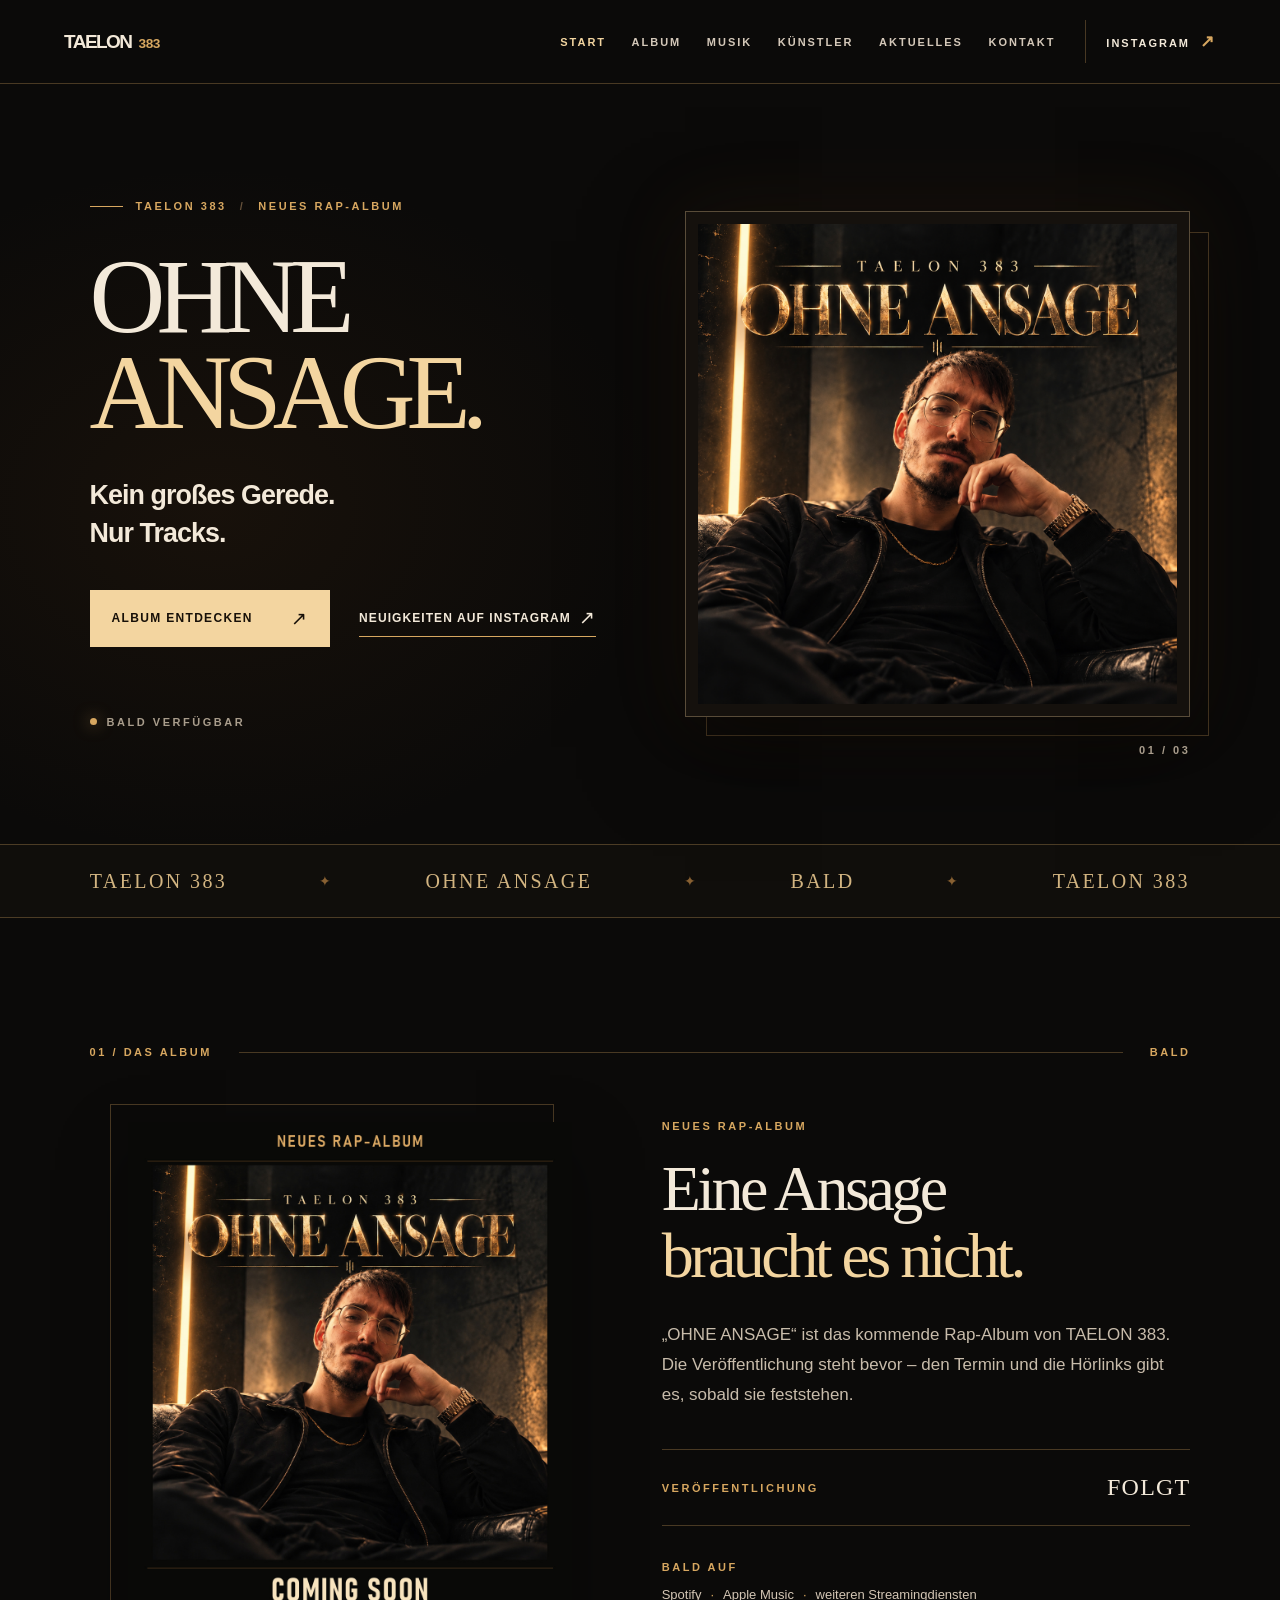
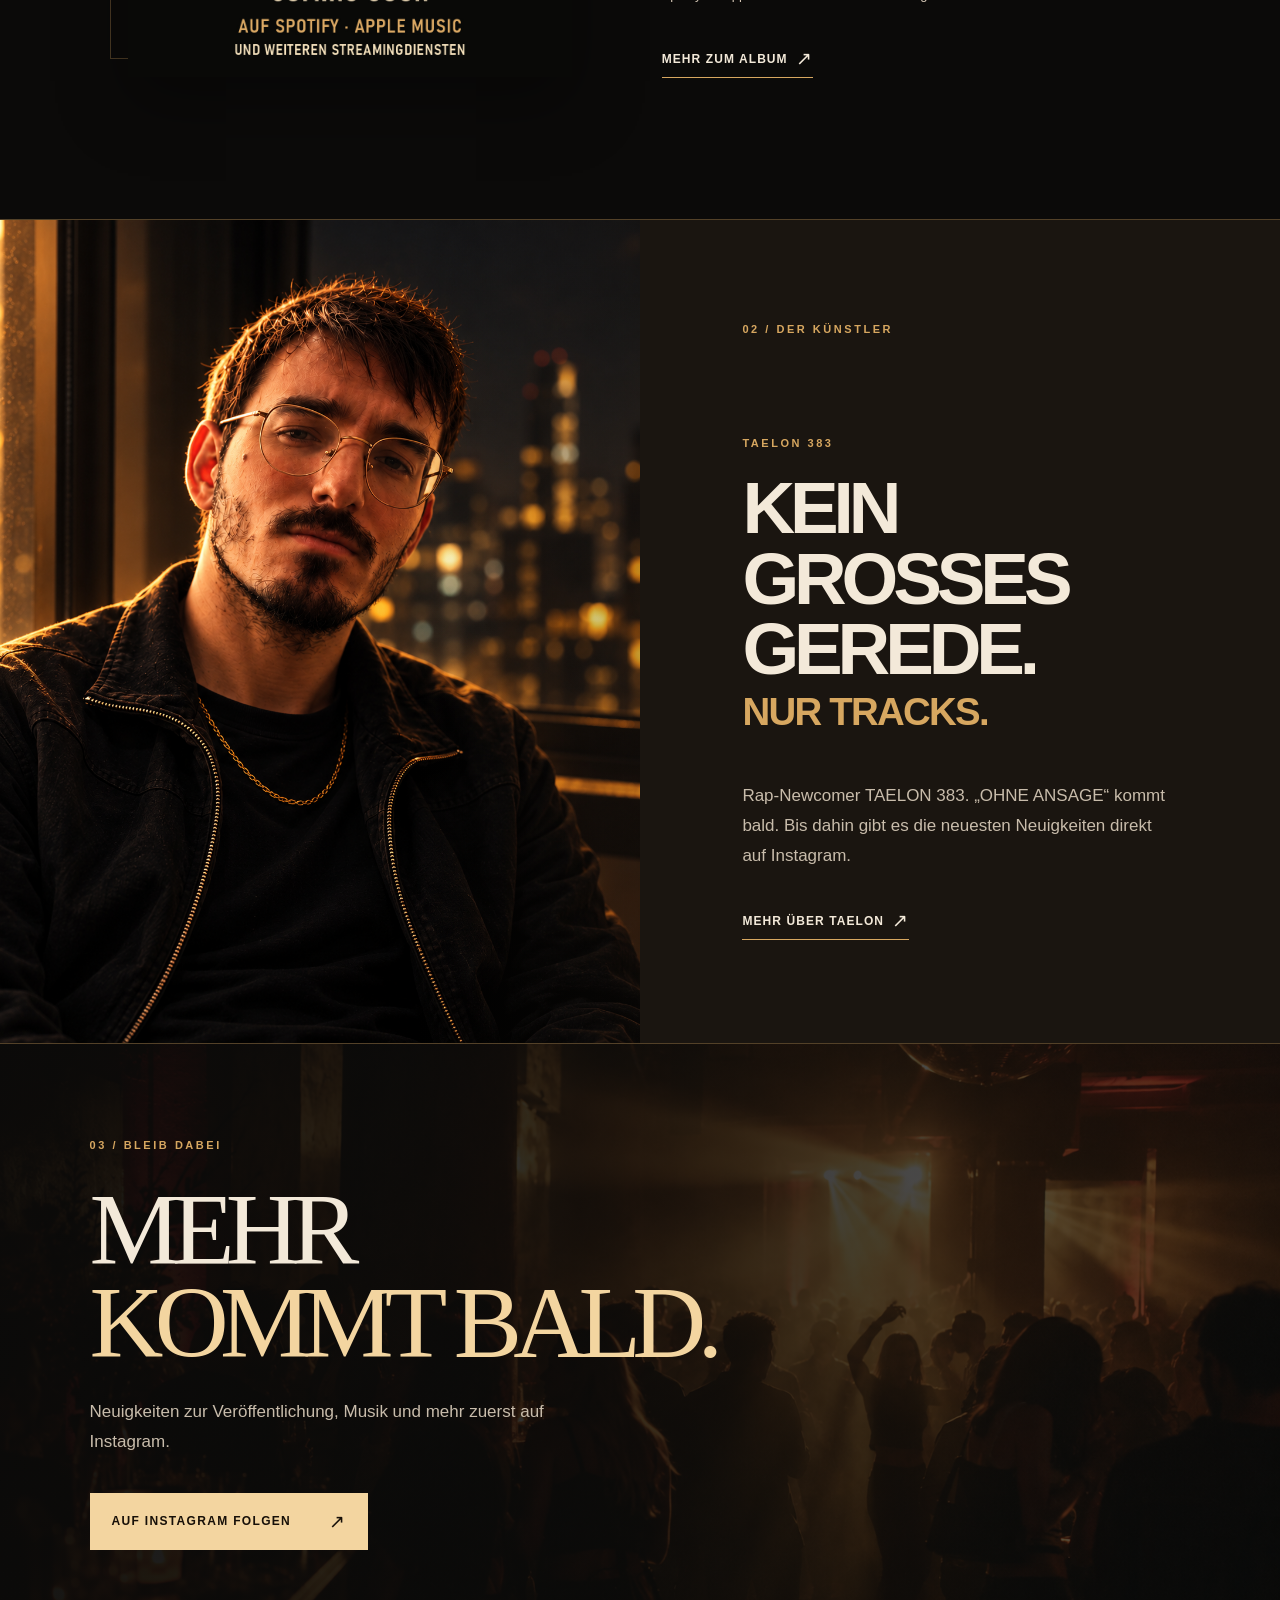
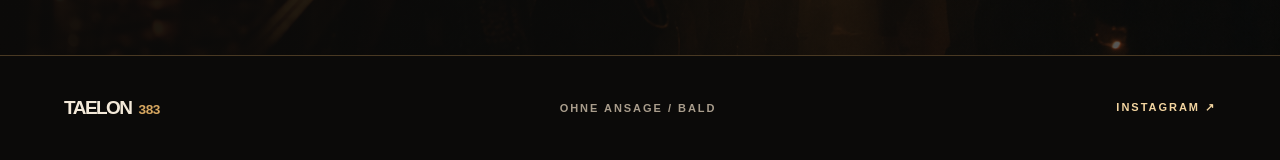
==== index.html @ e6174b06 "init" ====
<!doctype html>
<html lang="de">
  <head>
    <meta charset="utf-8">
    <meta name="viewport" content="width=device-width, initial-scale=1">
    <meta name="theme-color" content="#0b0a09">
    <meta name="description" content="TAELON 383 – Rap-Newcomer. Das neue Rap-Album OHNE ANSAGE kommt bald. Neuigkeiten auf Instagram @taelon_383.">
    <title>TAELON 383 — OHNE ANSAGE</title>
    <link rel="icon" type="image/jpeg" href="assets/taelon-portrait.jpg">
    <link rel="preload" as="image" href="assets/ohne-ansage-cover.png">
    <link rel="stylesheet" href="styles.css">
  </head>
  <body>
    <a class="skip-link" href="#inhalt">Zum Inhalt springen</a>

    <header class="site-header">
      <a class="wordmark" href="#start" aria-label="TAELON 383 – zurück zum Anfang">TAELON<span>383</span></a>
      <nav class="main-nav" aria-label="Hauptnavigation">
        <a href="index.html" aria-current="page">Start</a>
        <a href="album.html">Album</a>
        <a href="musik.html">Musik</a>
        <a href="kuenstler.html">Künstler</a>
        <a href="aktuelles.html">Aktuelles</a>
        <a href="kontakt.html">Kontakt</a>
      </nav>
      <a class="header-social" href="https://www.instagram.com/taelon_383/" target="_blank" rel="noopener noreferrer" aria-label="TAELON 383 auf Instagram (öffnet neuen Tab)">
        Instagram <span aria-hidden="true">↗</span>
      </a>
    </header>

    <main id="inhalt">
      <section class="hero" id="start" aria-labelledby="hero-title">
        <div class="hero-copy">
          <p class="eyebrow"><span class="eyebrow-line"></span> TAELON 383 <span class="eyebrow-separator">/</span> NEUES RAP-ALBUM</p>
          <h1 id="hero-title">OHNE<br><em>ANSAGE.</em></h1>
          <p class="hero-lead">Kein großes Gerede.<br>Nur Tracks.</p>
          <div class="hero-actions">
            <a class="button button-primary" href="album.html">Album entdecken <span aria-hidden="true">↗</span></a>
            <a class="text-link" href="https://www.instagram.com/taelon_383/" target="_blank" rel="noopener noreferrer">Neuigkeiten auf Instagram <span aria-hidden="true">↗</span></a>
          </div>
          <p class="hero-status"><span class="status-dot" aria-hidden="true"></span> BALD VERFÜGBAR</p>
        </div>
        <div class="hero-art">
          <div class="cover-frame">
            <img src="assets/ohne-ansage-cover.png" alt="Albumcover OHNE ANSAGE mit TAELON 383 vor dunklem Hintergrund und goldener Lichtkante" width="1254" height="1254" fetchpriority="high">
          </div>
          <span class="art-index" aria-hidden="true">01 / 03</span>
        </div>
      </section>

      <div class="ticker" aria-hidden="true"><span>TAELON 383</span><span class="ticker-star">✦</span><span>OHNE ANSAGE</span><span class="ticker-star">✦</span><span>BALD</span><span class="ticker-star">✦</span><span>TAELON 383</span></div>

      <section class="album section-wrap" id="album" aria-labelledby="album-title">
        <div class="section-heading">
          <span class="section-number">01 / DAS ALBUM</span>
          <span class="section-rule"></span>
          <span class="section-number">BALD</span>
        </div>
        <div class="album-grid">
          <div class="album-poster">
            <img src="assets/ohne-ansage-teaser.jpg" alt="Offizieller OHNE ANSAGE Teaser mit TAELON 383 und dem Hinweis auf das kommende Rap-Album" width="1080" height="1350" loading="lazy">
          </div>
          <div class="album-copy">
            <p class="kicker">NEUES RAP-ALBUM</p>
            <h2 id="album-title">Eine Ansage<br><span>braucht es nicht.</span></h2>
            <p>„OHNE ANSAGE“ ist das kommende Rap-Album von TAELON 383. Die Veröffentlichung steht bevor – den Termin und die Hörlinks gibt es, sobald sie feststehen.</p>
            <div class="release-panel">
              <span class="release-label">VERÖFFENTLICHUNG</span>
              <strong>FOLGT</strong>
            </div>
            <div class="platforms" aria-label="Geplante Streamingdienste">
              <span class="platforms-label">BALD AUF</span>
              <span>Spotify</span><span class="platform-dot">·</span><span>Apple Music</span><span class="platform-dot">·</span><span>weiteren Streamingdiensten</span>
            </div>
            <a class="text-link section-link" href="album.html">Mehr zum Album <span aria-hidden="true">↗</span></a>
          </div>
        </div>
      </section>

      <section class="artist" id="artist" aria-labelledby="artist-title">
        <div class="artist-image">
          <img src="assets/stiller-moment.png" alt="Szenisches Porträt von TAELON 383 an einem Fenster bei Nacht" width="1122" height="1402" loading="lazy">
        </div>
        <div class="artist-copy">
          <span class="section-number">02 / DER KÜNSTLER</span>
          <p class="kicker">TAELON 383</p>
          <h2 id="artist-title">KEIN GROSSES<br>GEREDE.</h2>
          <p class="artist-line">NUR TRACKS.</p>
          <p>Rap-Newcomer TAELON 383. „OHNE ANSAGE“ kommt bald. Bis dahin gibt es die neuesten Neuigkeiten direkt auf Instagram.</p>
          <a class="text-link" href="kuenstler.html">Mehr über TAELON <span aria-hidden="true">↗</span></a>
        </div>
      </section>

      <section class="closing section-wrap" aria-labelledby="closing-title">
        <span class="section-number">03 / BLEIB DABEI</span>
        <h2 id="closing-title">MEHR<br><em>KOMMT BALD.</em></h2>
        <p>Neuigkeiten zur Veröffentlichung, Musik und mehr zuerst auf Instagram.</p>
        <a class="button button-primary" href="https://www.instagram.com/taelon_383/" target="_blank" rel="noopener noreferrer">Auf Instagram folgen <span aria-hidden="true">↗</span></a>
      </section>
    </main>

    <footer class="site-footer">
      <a class="wordmark" href="#start" aria-label="TAELON 383 – zurück zum Anfang">TAELON<span>383</span></a>
      <span>OHNE ANSAGE / BALD</span>
      <a href="https://www.instagram.com/taelon_383/" target="_blank" rel="noopener noreferrer">INSTAGRAM ↗</a>
    </footer>
  </body>
</html>
---- styles.css ----
:root {
  color-scheme: dark;
  --bg: #0b0a09;
  --surface: #12100d;
  --surface-2: #1a1510;
  --text: #f3e9d9;
  --muted: #a99d8c;
  --gold: #d7a760;
  --gold-light: #f3d5a0;
  --line: rgba(215, 167, 96, .3);
}

*, *::before, *::after { box-sizing: border-box; }
html { scroll-behavior: smooth; }
body { margin: 0; background: var(--bg); color: var(--text); font-family: Arial, Helvetica, sans-serif; }
img { display: block; max-width: 100%; height: auto; }
a { color: inherit; text-decoration: none; }
button, a { -webkit-tap-highlight-color: transparent; }
::selection { color: var(--bg); background: var(--gold-light); }
:focus-visible { outline: 2px solid var(--gold-light); outline-offset: 5px; }
section { scroll-margin-top: 92px; }

.skip-link { position: absolute; z-index: 20; top: -100px; left: 16px; padding: 12px 18px; background: var(--gold-light); color: var(--bg); }
.skip-link:focus { top: 12px; }
.site-header { min-height: 84px; display: flex; align-items: center; justify-content: space-between; gap: 30px; padding: 0 clamp(22px, 5vw, 80px); border-bottom: 1px solid var(--line); }
.wordmark { display: inline-flex; gap: 7px; align-items: baseline; flex-shrink: 0; font-size: 19px; font-weight: 900; letter-spacing: -.08em; }
.wordmark span { color: var(--gold); letter-spacing: -.04em; font-size: .72em; }
.main-nav { display: flex; gap: clamp(13px, 2vw, 33px); margin-left: auto; }
.main-nav a, .header-social, .site-footer { font-size: 11px; font-weight: 800; letter-spacing: .18em; text-transform: uppercase; }
.main-nav a { color: #d4c8b9; transition: color .2s; }
.main-nav a:hover, .site-footer a:hover { color: var(--gold-light); }
.main-nav a[aria-current="page"] { color: var(--gold-light); }
.header-social { padding: 11px 0 11px 20px; border-left: 1px solid var(--line); white-space: nowrap; }
.header-social span { color: var(--gold); margin-left: 5px; font-size: 17px; }

.hero { min-height: min(760px, calc(100svh - 84px)); max-width: 1700px; margin: 0 auto; display: grid; grid-template-columns: minmax(0, 1fr) minmax(0, .95fr); align-items: center; gap: clamp(34px, 5vw, 95px); padding: clamp(52px, 7vw, 115px) clamp(22px, 7vw, 120px); position: relative; }
.hero::before { content: ""; position: absolute; inset: 0 40% 0 0; background: radial-gradient(ellipse at 28% 56%, rgba(110, 64, 20, .13), transparent 57%); pointer-events: none; }
.hero-copy { position: relative; z-index: 1; }
.eyebrow, .kicker, .section-number, .release-label, .platforms-label, .hero-status, .art-index { color: var(--gold); font-size: 11px; font-weight: 800; letter-spacing: .23em; text-transform: uppercase; }
.eyebrow { display: flex; align-items: center; gap: 13px; margin: 0 0 37px; white-space: nowrap; }
.eyebrow-line { width: 33px; height: 1px; background: var(--gold); }
.eyebrow-separator { color: #66513a; }
.hero h1, .closing h2 { margin: 0; font-family: Georgia, 'Times New Roman', serif; font-weight: 400; font-size: clamp(68px, 8.2vw, 144px); line-height: .91; letter-spacing: -.085em; }
.hero h1 em, .closing h2 em { font-style: normal; color: var(--gold-light); }
.hero-lead { margin: 37px 0 38px; font-size: clamp(18px, 2.1vw, 27px); line-height: 1.38; font-weight: 600; letter-spacing: -.035em; }
.hero-actions { display: flex; align-items: center; flex-wrap: wrap; gap: 29px; }
.button { min-height: 57px; display: inline-flex; align-items: center; justify-content: center; gap: 38px; padding: 0 22px; font-size: 12px; font-weight: 900; letter-spacing: .11em; text-transform: uppercase; transition: transform .2s, background-color .2s; }
.button:hover { transform: translateY(-3px); }
.button-primary { color: #171008; background: var(--gold-light); }
.button-primary:hover { background: #fff0d2; }
.button span, .text-link span { font-size: 19px; font-weight: 400; }
.text-link { display: inline-flex; align-items: center; gap: 8px; padding: 7px 0; border-bottom: 1px solid var(--gold); font-size: 12px; font-weight: 800; letter-spacing: .09em; text-transform: uppercase; transition: color .2s; }
.text-link:hover { color: var(--gold-light); }
.hero-status { margin: 69px 0 0; color: var(--muted); display: flex; align-items: center; gap: 10px; }
.status-dot { width: 7px; height: 7px; border-radius: 50%; background: var(--gold); box-shadow: 0 0 16px rgba(215, 167, 96, .7); }
.hero-art { position: relative; width: 100%; max-width: 660px; justify-self: end; }
.cover-frame { position: relative; border: 1px solid rgba(243, 213, 160, .3); padding: 12px; background: #15110d; box-shadow: 0 30px 90px rgba(0, 0, 0, .55), 0 0 75px rgba(174, 103, 35, .1); }
.cover-frame::after { content: ""; position: absolute; z-index: -1; inset: 20px -20px -20px 20px; border: 1px solid var(--line); }
.cover-frame img { width: 100%; aspect-ratio: 1; object-fit: cover; }
.art-index { position: absolute; right: 0; bottom: -39px; color: var(--muted); }

.ticker { min-height: 74px; display: flex; align-items: center; justify-content: space-evenly; gap: 24px; overflow: hidden; padding: 14px 22px; border-top: 1px solid var(--line); border-bottom: 1px solid var(--line); background: #100e0b; color: #d2b481; font-family: Georgia, 'Times New Roman', serif; font-size: clamp(13px, 1.6vw, 20px); letter-spacing: .12em; white-space: nowrap; }
.ticker-star { color: #886032; font-size: 14px; }
.section-wrap { max-width: 1600px; margin: 0 auto; padding-left: clamp(22px, 7vw, 120px); padding-right: clamp(22px, 7vw, 120px); }
.album { padding-top: clamp(90px, 10vw, 155px); padding-bottom: clamp(100px, 11vw, 170px); }
.section-heading { display: flex; align-items: center; gap: 27px; margin-bottom: 62px; }
.section-rule { height: 1px; flex: 1; background: var(--line); }
.album-grid { display: grid; grid-template-columns: minmax(0, .84fr) minmax(0, 1fr); align-items: center; gap: clamp(55px, 10vw, 155px); }
.album-poster { position: relative; width: min(100%, 490px); margin-left: clamp(0px, 3vw, 45px); }
.album-poster::before { content: ""; position: absolute; inset: -18px 18px 18px -18px; border: 1px solid var(--line); pointer-events: none; }
.album-poster img { position: relative; width: 100%; height: auto; box-shadow: 0 26px 64px rgba(0,0,0,.35); }
.kicker { margin: 0 0 24px; }
.album-copy h2 { margin: 0 0 31px; font-family: Georgia, 'Times New Roman', serif; font-size: clamp(44px, 5vw, 78px); font-weight: 400; line-height: 1.04; letter-spacing: -.055em; }
.album-copy h2 span { color: var(--gold-light); }
.album-copy > p:not(.kicker), .artist-copy > p:not(.kicker):not(.artist-line), .closing > p { max-width: 520px; color: #c8bcab; font-size: 17px; line-height: 1.75; }
.release-panel { max-width: 530px; display: flex; justify-content: space-between; align-items: center; gap: 20px; margin: 40px 0 35px; padding: 24px 0; border-top: 1px solid var(--line); border-bottom: 1px solid var(--line); }
.release-panel strong { font-family: Georgia, 'Times New Roman', serif; font-size: 24px; font-weight: 400; letter-spacing: .05em; white-space: nowrap; }
.platforms { max-width: 530px; display: flex; flex-wrap: wrap; align-items: center; gap: 5px 9px; color: #d4c6b5; font-size: 13px; }
.platforms-label { width: 100%; margin-bottom: 9px; }
.platform-dot { color: var(--gold); }
.section-link { margin-top: 38px; }

.artist { display: grid; grid-template-columns: 1fr 1fr; min-height: 650px; background: var(--surface-2); border-top: 1px solid var(--line); border-bottom: 1px solid var(--line); }
.artist-image { min-height: 620px; overflow: hidden; position: relative; }
.artist-image::after { content: ""; position: absolute; inset: 0; background: linear-gradient(90deg, transparent 65%, rgba(26,21,16,.25)); }
.artist-image img { width: 100%; height: 100%; object-fit: cover; object-position: center 40%; }
.artist-copy { display: flex; flex-direction: column; align-items: flex-start; justify-content: center; padding: clamp(55px, 8vw, 120px); }
.artist-copy .section-number { margin-bottom: clamp(65px, 8vw, 120px); }
.artist-copy h2 { margin: 0; font-size: clamp(47px, 5.7vw, 91px); font-weight: 900; line-height: .97; letter-spacing: -.07em; }
.artist-line { margin: 5px 0 30px; color: var(--gold); font-size: clamp(25px, 3vw, 43px); font-weight: 900; letter-spacing: -.045em; }
.artist-copy > p:not(.kicker):not(.artist-line) { margin-bottom: 32px; }

.closing { min-height: 580px; display: flex; flex-direction: column; align-items: flex-start; justify-content: center; padding-top: 95px; padding-bottom: 105px; background: linear-gradient(90deg, rgba(11,10,9,.96), rgba(11,10,9,.8) 57%, rgba(11,10,9,.64)), url('assets/clubnacht.png') center / cover; }
.closing .section-number { margin-bottom: 32px; }
.closing h2 { font-size: clamp(60px, 8vw, 126px); }
.closing > p { margin: 28px 0 36px; }
.site-footer { min-height: 105px; display: flex; align-items: center; justify-content: space-between; gap: 20px; padding: 25px clamp(22px, 5vw, 80px); border-top: 1px solid var(--line); color: var(--muted); }
.site-footer .wordmark { color: var(--text); }
.site-footer a:last-child { color: var(--gold-light); }
.visually-hidden { position: absolute; width: 1px; height: 1px; padding: 0; margin: -1px; overflow: hidden; clip: rect(0, 0, 0, 0); white-space: nowrap; border: 0; }

/* Interior pages */
.page-intro { padding-top: clamp(70px, 8vw, 120px); padding-bottom: clamp(90px, 10vw, 150px); }
.page-intro .eyebrow { margin-bottom: 55px; }
.page-intro-grid { display: grid; grid-template-columns: 1fr minmax(0, .85fr); align-items: center; gap: clamp(60px, 9vw, 145px); }
.page-title { margin: 0; font-family: Georgia, 'Times New Roman', serif; font-weight: 400; font-size: clamp(76px, 8vw, 142px); line-height: .92; letter-spacing: -.085em; }
.page-title em, .section-title em, .profile-intro h1 em { color: var(--gold-light); font-style: normal; }
.page-lead { margin: 32px 0 0; font-size: clamp(21px, 2.3vw, 31px); font-weight: 700; line-height: 1.3; letter-spacing: -.035em; }
.page-description { max-width: 480px; margin: 24px 0 35px; color: #c8bcab; font-size: 16px; line-height: 1.7; }
.page-cover { padding: 12px; border: 1px solid var(--line); background: var(--surface); box-shadow: 0 35px 100px rgba(0,0,0,.35); }
.page-cover img { width: 100%; }
.detail-band { display: grid; grid-template-columns: repeat(3, 1fr); border-top: 1px solid var(--line); border-bottom: 1px solid var(--line); background: #130f0b; }
.detail-band div { display: flex; flex-direction: column; gap: 11px; min-height: 132px; justify-content: center; padding: 25px clamp(25px, 5vw, 80px); }
.detail-band div + div { border-left: 1px solid var(--line); }
.detail-band span, .detail-band strong { font-size: 11px; letter-spacing: .2em; }
.detail-band span { color: var(--gold); }
.detail-band strong { font-size: clamp(14px, 1.5vw, 19px); }
.story-section { padding-top: clamp(90px, 10vw, 155px); padding-bottom: clamp(90px, 10vw, 155px); }
.story-grid { display: grid; grid-template-columns: 1fr .9fr; align-items: center; gap: clamp(50px, 8vw, 125px); }
.story-grid .section-title { margin-bottom: 30px; }
.story-grid p:not(.kicker) { max-width: 530px; color: #c8bcab; font-size: 17px; line-height: 1.75; }
.story-grid img { width: 100%; height: auto; aspect-ratio: 3 / 2; object-fit: cover; object-position: center; border: 1px solid var(--line); }
.track-section { padding-top: clamp(90px, 10vw, 155px); padding-bottom: clamp(90px, 10vw, 155px); }
.track-section { border-top: 1px solid var(--line); }
.track-grid { display: grid; grid-template-columns: 1fr .78fr; gap: 65px; align-items: end; }
.section-title { margin: 0; font-family: Georgia, 'Times New Roman', serif; font-size: clamp(58px, 6.5vw, 100px); font-weight: 400; line-height: .98; letter-spacing: -.065em; }
.track-state { min-height: 310px; display: flex; flex-direction: column; align-items: flex-start; justify-content: space-between; padding: 30px; border: 1px solid var(--line); background: linear-gradient(140deg, #1b150e, #100e0c); }
.track-state-index, .track-state > span:last-child { color: var(--gold); font-size: 11px; font-weight: 800; letter-spacing: .18em; }
.track-state p { max-width: 390px; margin: 0; font-size: clamp(19px, 2vw, 28px); line-height: 1.4; }
.track-state-rule { width: 100%; height: 1px; background: var(--line); }
.stream-section { padding-top: 105px; padding-bottom: 125px; border-top: 1px solid var(--line); }
.stream-section .section-title { margin: 26px 0 20px; }
.stream-section > p { max-width: 590px; color: #c8bcab; line-height: 1.7; font-size: 17px; }
.stream-list { display: flex; flex-wrap: wrap; gap: 12px; margin: 34px 0; }
.stream-list span { padding: 17px 23px; border: 1px solid var(--line); color: var(--gold-light); font-size: 11px; font-weight: 800; letter-spacing: .13em; }
.listing-intro { padding-top: clamp(90px, 10vw, 155px); padding-bottom: 75px; }
.listing-intro .page-title { font-size: clamp(70px, 10vw, 160px); }
.release-list { padding-bottom: 140px; }
.release-card { display: grid; grid-template-columns: minmax(0, 430px) 1fr; align-items: center; gap: clamp(45px, 8vw, 120px); padding: 42px; background: #15110d; border: 1px solid var(--line); }
.release-art { overflow: hidden; }
.release-art img { width: 100%; transition: transform .3s; }
.release-art:hover img { transform: scale(1.03); }
.release-info h3 { margin: 19px 0 8px; font-family: Georgia, 'Times New Roman', serif; font-size: clamp(49px, 6.5vw, 100px); font-weight: 400; line-height: .95; letter-spacing: -.07em; }
.release-info > p { margin: 0 0 40px; color: var(--muted); font-size: 13px; font-weight: 800; letter-spacing: .18em; }
.release-status { display: flex; align-items: center; gap: 10px; margin-bottom: 45px; color: var(--gold-light); font-size: 12px; font-weight: 800; letter-spacing: .15em; }
.future-note { display: flex; justify-content: space-between; gap: 30px; margin-top: 30px; padding: 26px 0; border-top: 1px solid var(--line); color: var(--muted); }
.future-note span { color: var(--gold); font-size: 11px; font-weight: 800; letter-spacing: .2em; }
.future-note p { margin: 0; }
.news-card { display: grid; grid-template-columns: minmax(0, 370px) 1fr; gap: clamp(50px, 8vw, 120px); align-items: center; padding: 42px; border: 1px solid var(--line); background: var(--surface); }
.news-card-image { max-height: 510px; overflow: hidden; }
.news-card-image img { width: 100%; height: auto; }
.news-card-copy h2 { margin: 20px 0 24px; font-family: Georgia, 'Times New Roman', serif; font-size: clamp(52px, 5.4vw, 86px); font-weight: 400; line-height: .98; letter-spacing: -.065em; }
.news-card-copy h2 em { color: var(--gold-light); font-style: normal; }
.news-card-copy p { max-width: 460px; margin-bottom: 35px; color: #c8bcab; font-size: 17px; line-height: 1.7; }
.contact-hero { min-height: min(720px, calc(100svh - 84px)); display: flex; flex-direction: column; align-items: flex-start; justify-content: center; padding-top: 95px; padding-bottom: 105px; background: radial-gradient(ellipse at 85% 15%, rgba(141, 81, 25, .18), transparent 50%); }
.contact-hero .eyebrow { margin-bottom: 55px; }
.contact-hero .page-title { font-size: clamp(72px, 8.6vw, 136px); }
.contact-hero .page-lead { margin-bottom: 37px; }
.contact-details { padding-top: 110px; padding-bottom: 150px; border-top: 1px solid var(--line); }
.contact-grid { display: grid; grid-template-columns: 1fr .85fr; gap: clamp(50px, 8vw, 130px); }
.contact-grid p { max-width: 530px; margin: 0 0 22px; color: #c8bcab; font-size: 18px; line-height: 1.75; }
.contact-grid .text-link { margin-top: 18px; }
.profile-hero { display: grid; grid-template-columns: minmax(0, 1fr) minmax(0, 1fr); min-height: min(800px, calc(100svh - 84px)); }
.profile-photo { overflow: hidden; }
.profile-photo img { width: 100%; height: 100%; object-fit: cover; }
.profile-intro { display: flex; flex-direction: column; align-items: flex-start; justify-content: center; padding: clamp(45px, 8vw, 120px); background: radial-gradient(ellipse at top right, rgba(139, 80, 28, .13), transparent 50%), var(--surface); }
.profile-intro .eyebrow { margin-bottom: 55px; }
.profile-intro h1 { margin: 0; font-family: Georgia, 'Times New Roman', serif; font-size: clamp(83px, 9vw, 155px); font-weight: 400; line-height: .9; letter-spacing: -.08em; }
.profile-statement { margin: 45px 0 35px; font-size: clamp(20px, 2vw, 28px); font-weight: 900; line-height: 1.2; letter-spacing: -.035em; }
.profile-statement span { color: var(--gold); }
.bio-section { padding-top: 125px; padding-bottom: 150px; }
.bio-grid { display: grid; grid-template-columns: 1fr .85fr; gap: clamp(50px, 8vw, 130px); }
.bio-grid p { max-width: 530px; margin: 0 0 21px; color: #c8bcab; font-size: 18px; line-height: 1.75; }
.bio-grid .text-link { margin-top: 20px; }

@media (max-width: 1050px) {
  .hero { min-height: auto; }
  .hero h1 { font-size: clamp(62px, 8vw, 100px); }
  .album-grid { gap: 55px; }
  .artist-image { min-height: 560px; }
  .artist-copy { padding: 65px 50px; }
}

@media (max-width: 860px) {
  .site-header { min-height: 70px; gap: 12px; flex-wrap: wrap; padding-top: 16px; padding-bottom: 13px; }
  .main-nav { display: grid; grid-template-columns: repeat(3, 1fr); order: 3; width: 100%; gap: 14px 8px; margin-left: 0; padding-top: 15px; border-top: 1px solid var(--line); }
  .header-social { margin-left: auto; }
  .hero { display: flex; flex-direction: column; align-items: stretch; gap: 45px; padding: 64px 22px 85px; }
  .hero h1 { font-size: clamp(64px, 13vw, 100px); }
  .hero-lead { margin: 25px 0 28px; }
  .hero-status { margin-top: 43px; }
  .hero-art { align-self: center; max-width: 550px; }
  .ticker { justify-content: flex-start; }
  .album { padding-top: 85px; padding-bottom: 105px; }
  .section-heading { margin-bottom: 55px; }
  .album-grid { display: flex; flex-direction: column; align-items: stretch; gap: 67px; }
  .album-poster { width: min(80%, 440px); margin: 0 auto; }
  .album-copy h2 { font-size: clamp(46px, 9vw, 68px); }
  .artist { display: flex; flex-direction: column; }
  .artist-image { min-height: 0; height: min(92vw, 580px); }
  .artist-copy { padding: 72px 22px 90px; }
  .artist-copy .section-number { margin-bottom: 65px; }
  .closing { min-height: 520px; }
  .site-footer { flex-wrap: wrap; }
  .site-footer span { order: 3; width: 100%; }
  .page-intro { padding-top: 75px; }
  .page-intro-grid, .track-grid, .bio-grid { grid-template-columns: 1fr; }
  .story-grid, .contact-grid { grid-template-columns: 1fr; }
  .page-intro-grid { gap: 60px; }
  .page-title { font-size: clamp(70px, 14vw, 110px); }
  .page-cover { max-width: 550px; }
  .detail-band { grid-template-columns: 1fr; }
  .detail-band div { min-height: 88px; }
  .detail-band div + div { border-left: 0; border-top: 1px solid var(--line); }
  .track-grid { gap: 50px; }
  .story-grid { gap: 42px; }
  .stream-section { padding-top: 85px; padding-bottom: 100px; }
  .release-card { grid-template-columns: 1fr; padding: 22px; gap: 35px; }
  .release-art { max-width: 500px; }
  .release-info { padding: 0 4px 20px; }
  .release-info h3 { font-size: clamp(54px, 11vw, 85px); }
  .future-note { flex-direction: column; gap: 12px; }
  .news-card { grid-template-columns: 1fr; padding: 22px; gap: 32px; }
  .news-card-image { max-width: 400px; max-height: none; }
  .news-card-copy { padding: 0 4px 20px; }
  .contact-hero { min-height: 620px; padding-top: 90px; padding-bottom: 100px; }
  .contact-hero .page-title { font-size: clamp(65px, 13vw, 98px); }
  .contact-details { padding-top: 85px; padding-bottom: 105px; }
  .contact-grid { gap: 40px; }
  .profile-hero { grid-template-columns: 1fr; }
  .profile-photo { height: min(100vw, 600px); }
  .profile-intro { padding: 75px 22px 90px; }
  .profile-intro h1 { font-size: clamp(85px, 17vw, 125px); }
  .bio-section { padding-top: 90px; padding-bottom: 105px; }
  .bio-grid { gap: 40px; }
}

@media (max-width: 430px) {
  .wordmark { font-size: 17px; }
  .header-social { font-size: 10px; padding-left: 12px; }
  .eyebrow { gap: 8px; font-size: 9px; letter-spacing: .15em; }
  .eyebrow-line { width: 18px; }
  .hero h1 { font-size: clamp(48px, 11.5vw, 72px); }
  .hero-actions { align-items: flex-start; flex-direction: column; gap: 20px; }
  .album-poster { width: 88%; }
  .release-panel strong { font-size: 20px; }
  .section-heading .section-number { font-size: 9px; }
  .closing h2 { font-size: clamp(52px, 12vw, 70px); }
  .profile-intro h1 { font-size: clamp(62px, 16vw, 78px); }
  .contact-hero .page-title { font-size: clamp(56px, 11.5vw, 78px); }
}

@media (prefers-reduced-motion: reduce) {
  html { scroll-behavior: auto; }
  *, *::before, *::after { transition-duration: .01ms !important; animation-duration: .01ms !important; }
}
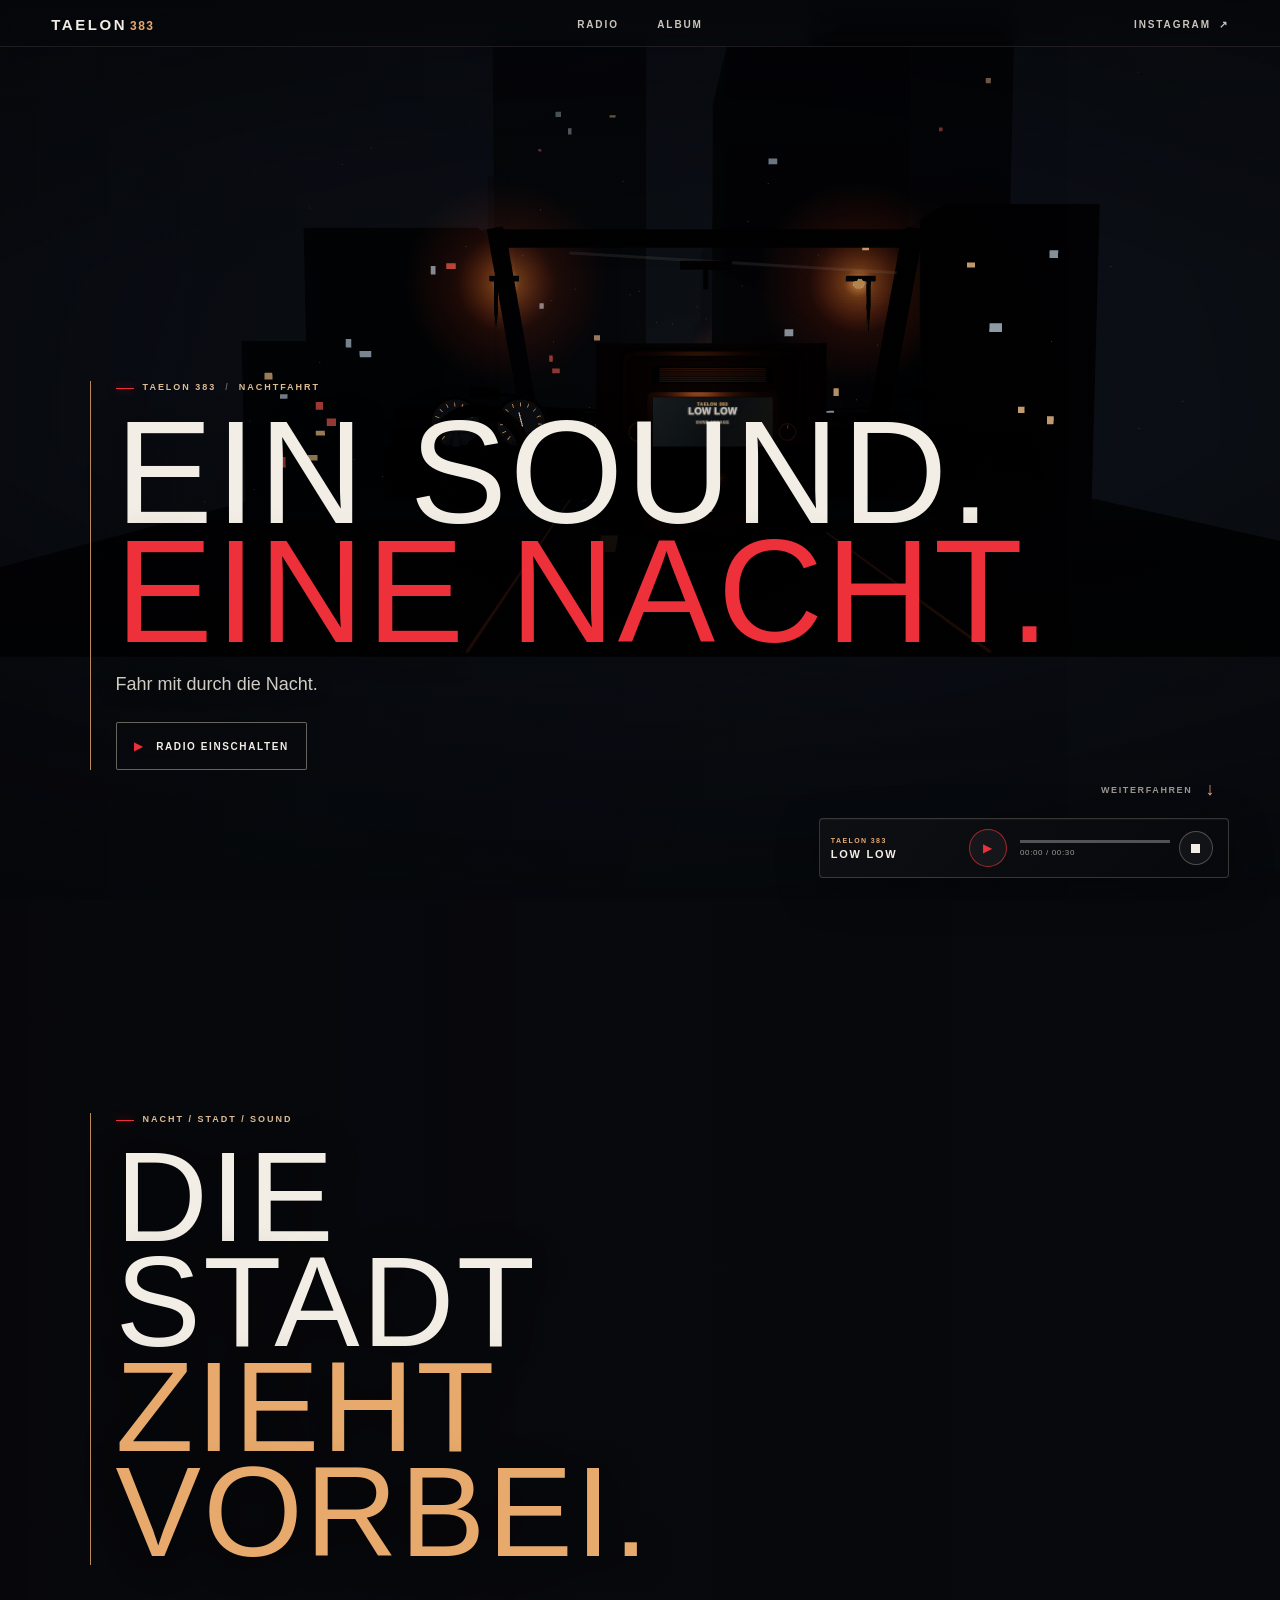
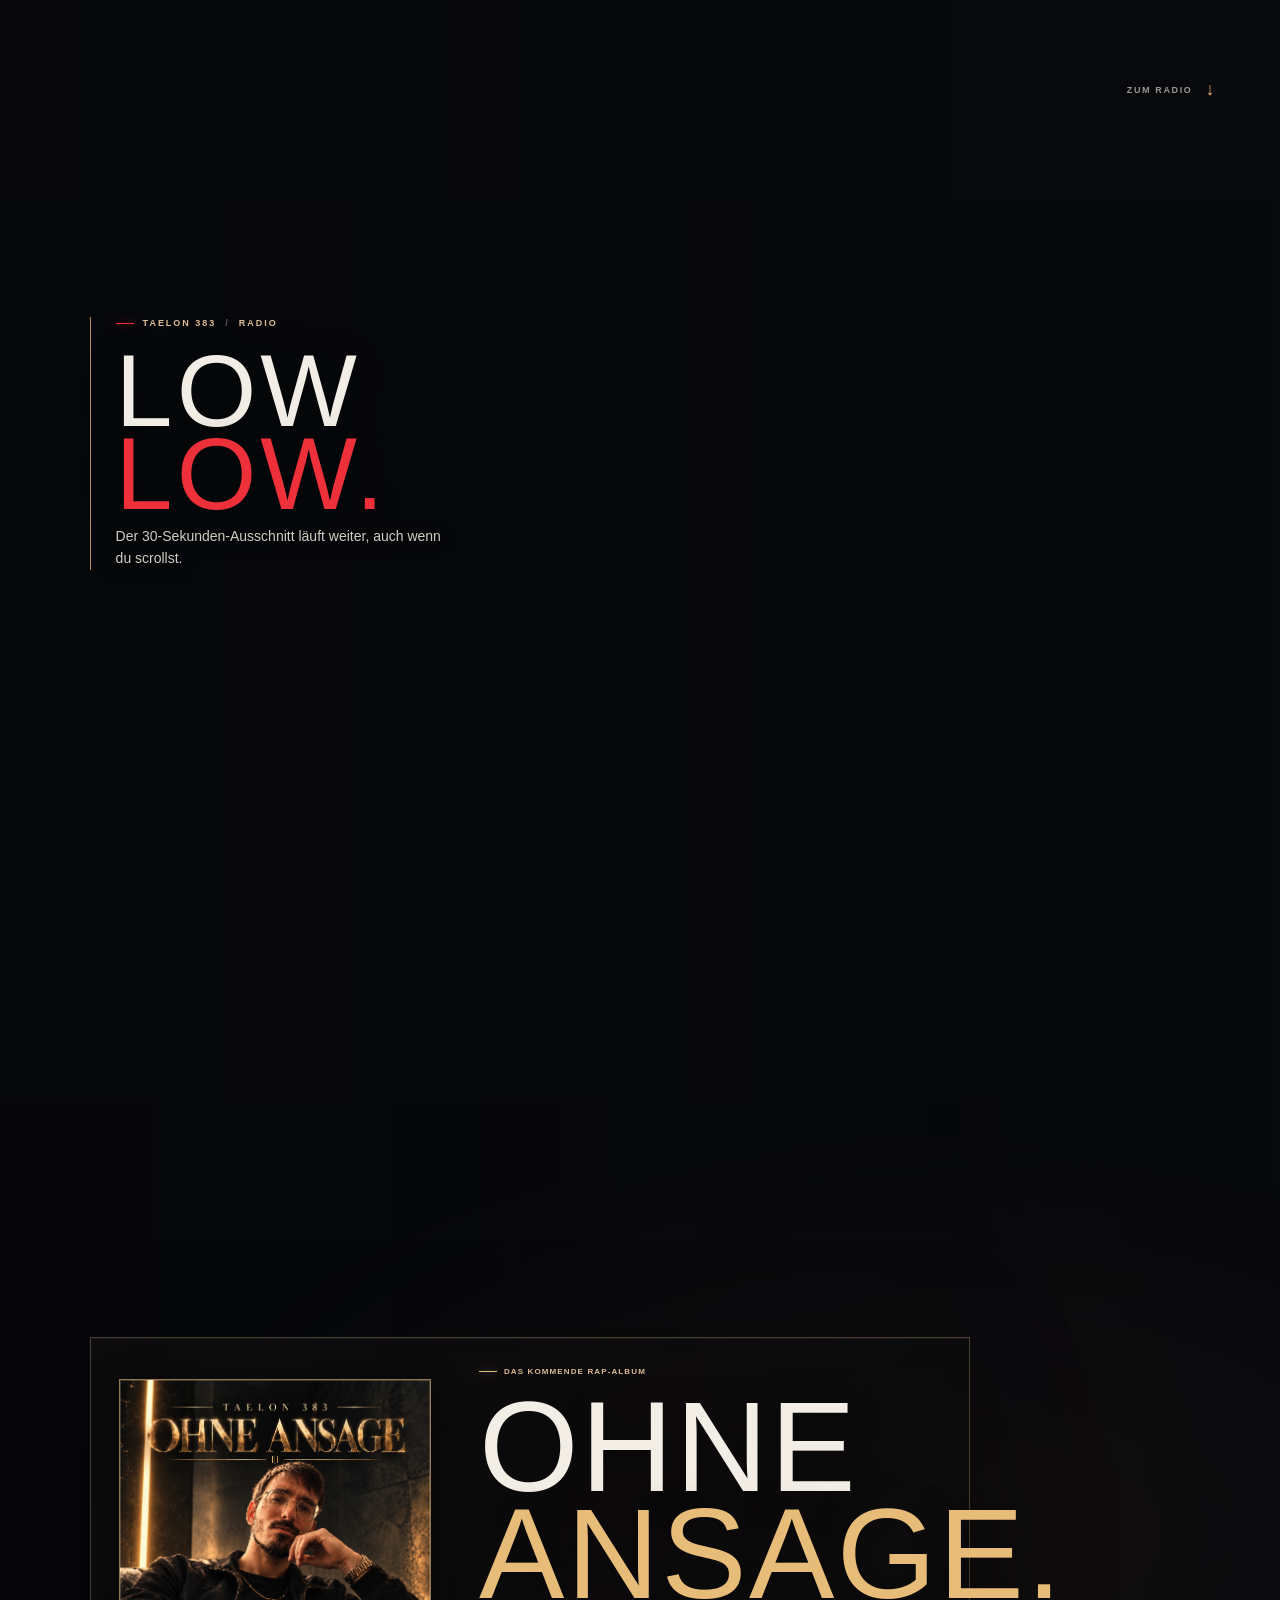
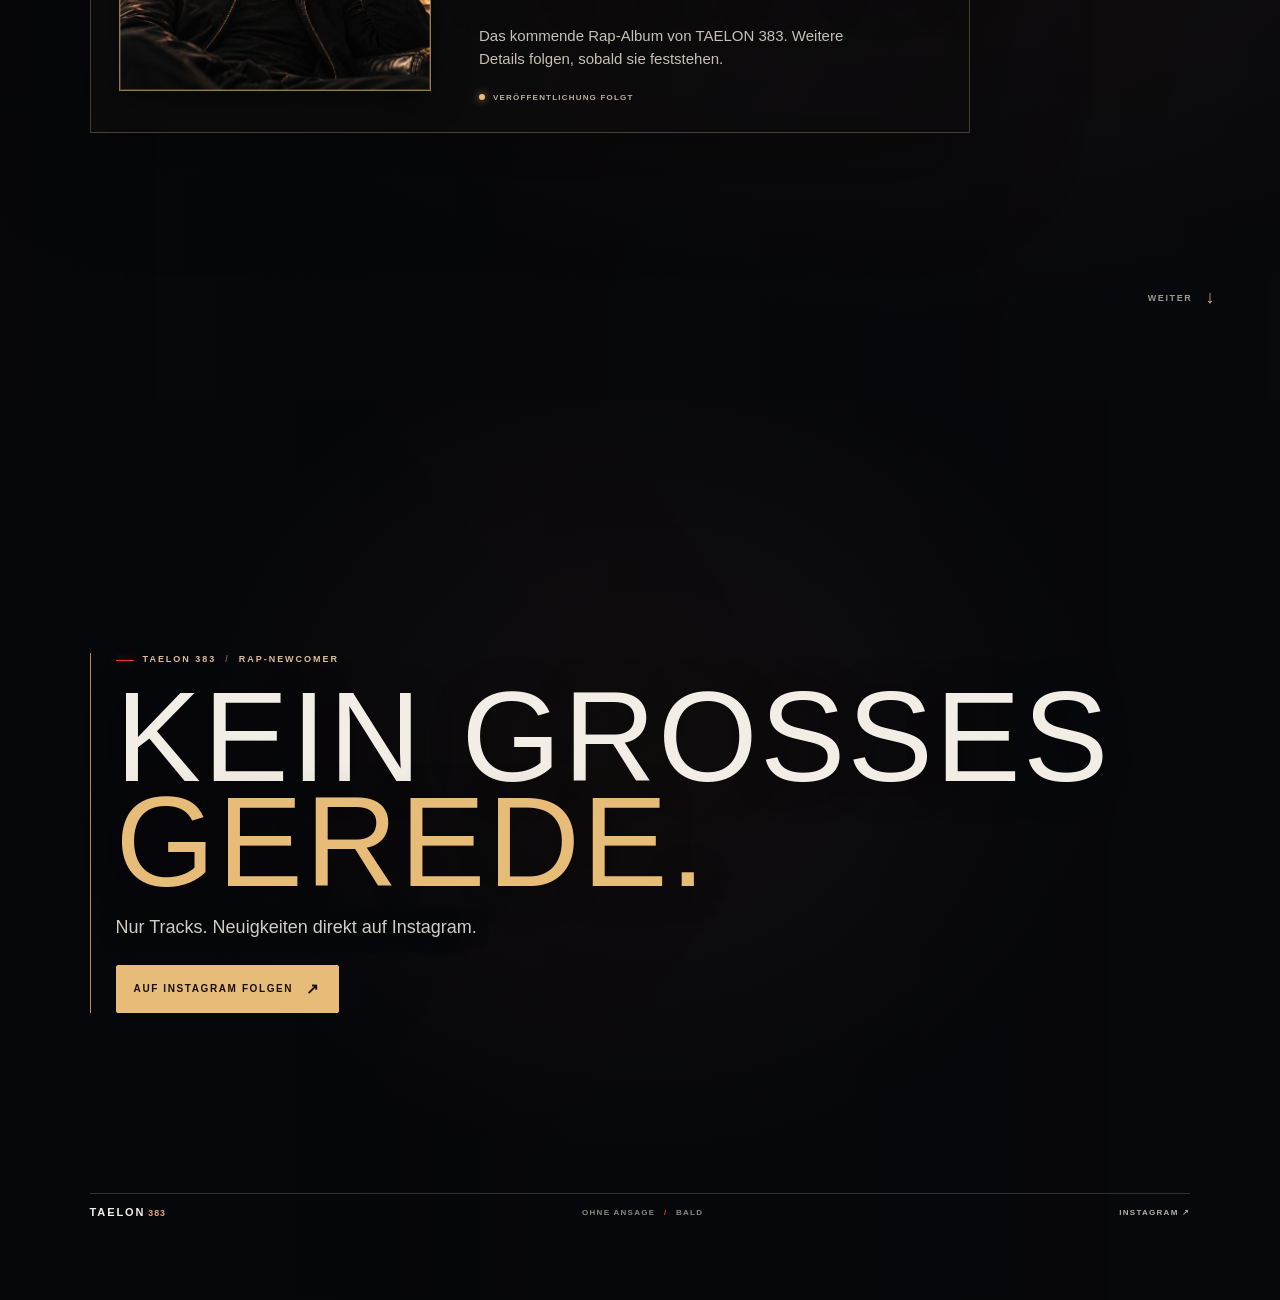
==== commit 72016176: "Publish cinematic TAELON 383 scroll experience" ====
--- a/index.html
+++ b/index.html
@@ -2,107 +2,116 @@
 <html lang="de">
   <head>
     <meta charset="utf-8">
-    <meta name="viewport" content="width=device-width, initial-scale=1">
-    <meta name="theme-color" content="#0b0a09">
-    <meta name="description" content="TAELON 383 – Rap-Newcomer. Das neue Rap-Album OHNE ANSAGE kommt bald. Neuigkeiten auf Instagram @taelon_383.">
-    <title>TAELON 383 — OHNE ANSAGE</title>
+    <meta name="viewport" content="width=device-width, initial-scale=1, viewport-fit=cover">
+    <meta name="theme-color" content="#08090d">
+    <meta name="description" content="TAELON 383. Eine nächtliche Fahrt, ein Radio, LOW LOW und das kommende Rap-Album OHNE ANSAGE.">
+    <title>TAELON 383 — Nachtfahrt</title>
     <link rel="icon" type="image/jpeg" href="assets/taelon-portrait.jpg">
-    <link rel="preload" as="image" href="assets/ohne-ansage-cover.png">
+    <link rel="modulepreload" href="vendor/three.module.js">
     <link rel="stylesheet" href="styles.css">
+    <script type="module" src="js/experience.js?v=20261022-3"></script>
   </head>
   <body>
     <a class="skip-link" href="#inhalt">Zum Inhalt springen</a>
 
+    <div class="world-stage" aria-hidden="true">
+      <canvas id="world-canvas"></canvas>
+      <div class="world-vignette"></div>
+      <div class="world-grain"></div>
+    </div>
+
     <header class="site-header">
-      <a class="wordmark" href="#start" aria-label="TAELON 383 – zurück zum Anfang">TAELON<span>383</span></a>
-      <nav class="main-nav" aria-label="Hauptnavigation">
-        <a href="index.html" aria-current="page">Start</a>
-        <a href="album.html">Album</a>
-        <a href="musik.html">Musik</a>
-        <a href="kuenstler.html">Künstler</a>
-        <a href="aktuelles.html">Aktuelles</a>
-        <a href="kontakt.html">Kontakt</a>
+      <a class="wordmark" href="#start" aria-label="TAELON 383 – zum Anfang">TAELON<span>383</span></a>
+      <nav class="main-nav" aria-label="Seitennavigation">
+        <a href="#radio">Radio</a>
+        <a href="#album">Album</a>
       </nav>
-      <a class="header-social" href="https://www.instagram.com/taelon_383/" target="_blank" rel="noopener noreferrer" aria-label="TAELON 383 auf Instagram (öffnet neuen Tab)">
-        Instagram <span aria-hidden="true">↗</span>
+      <a class="header-social" href="https://www.instagram.com/taelon_383/" target="_blank" rel="noopener noreferrer">
+        <span>Instagram</span><span aria-hidden="true">↗</span>
       </a>
     </header>
 
     <main id="inhalt">
-      <section class="hero" id="start" aria-labelledby="hero-title">
-        <div class="hero-copy">
-          <p class="eyebrow"><span class="eyebrow-line"></span> TAELON 383 <span class="eyebrow-separator">/</span> NEUES RAP-ALBUM</p>
-          <h1 id="hero-title">OHNE<br><em>ANSAGE.</em></h1>
-          <p class="hero-lead">Kein großes Gerede.<br>Nur Tracks.</p>
-          <div class="hero-actions">
-            <a class="button button-primary" href="album.html">Album entdecken <span aria-hidden="true">↗</span></a>
-            <a class="text-link" href="https://www.instagram.com/taelon_383/" target="_blank" rel="noopener noreferrer">Neuigkeiten auf Instagram <span aria-hidden="true">↗</span></a>
-          </div>
-          <p class="hero-status"><span class="status-dot" aria-hidden="true"></span> BALD VERFÜGBAR</p>
+      <section class="chapter chapter-start is-active" id="start" data-scene="drive" aria-labelledby="start-title">
+        <div class="chapter-copy">
+          <p class="eyebrow"><span class="eyebrow-mark"></span> TAELON 383 <span class="slash">/</span> NACHTFAHRT</p>
+          <h1 id="start-title">EIN SOUND.<br><em>EINE NACHT.</em></h1>
+          <p class="chapter-lead">Fahr mit durch die Nacht.</p>
+          <button class="button button-play" type="button" data-audio-play>
+            <span class="button-icon" aria-hidden="true">▶</span>
+            <span>Radio einschalten</span>
+          </button>
         </div>
-        <div class="hero-art">
-          <div class="cover-frame">
-            <img src="assets/ohne-ansage-cover.png" alt="Albumcover OHNE ANSAGE mit TAELON 383 vor dunklem Hintergrund und goldener Lichtkante" width="1254" height="1254" fetchpriority="high">
-          </div>
-          <span class="art-index" aria-hidden="true">01 / 03</span>
+        <a class="scroll-cue" href="#approach"><span>Weiterfahren</span><span aria-hidden="true">↓</span></a>
+      </section>
+
+      <section class="chapter chapter-approach" id="approach" data-scene="approach" aria-labelledby="approach-title">
+        <div class="chapter-copy chapter-copy-small">
+          <p class="eyebrow"><span class="eyebrow-mark"></span> NACHT / STADT / SOUND</p>
+          <h2 id="approach-title">Die Stadt<br><em>zieht vorbei.</em></h2>
+        </div>
+        <a class="scroll-cue" href="#radio"><span>Zum Radio</span><span aria-hidden="true">↓</span></a>
+      </section>
+
+      <section class="chapter chapter-radio" id="radio" data-scene="radio" aria-labelledby="radio-title">
+        <div class="chapter-copy chapter-copy-radio">
+          <p class="eyebrow"><span class="eyebrow-mark"></span> TAELON 383 <span class="slash">/</span> RADIO</p>
+          <h2 id="radio-title">LOW <em>LOW.</em></h2>
+          <p class="chapter-lead">Der 30-Sekunden-Ausschnitt läuft weiter, auch wenn du scrollst.</p>
         </div>
       </section>
 
-      <div class="ticker" aria-hidden="true"><span>TAELON 383</span><span class="ticker-star">✦</span><span>OHNE ANSAGE</span><span class="ticker-star">✦</span><span>BALD</span><span class="ticker-star">✦</span><span>TAELON 383</span></div>
-
-      <section class="album section-wrap" id="album" aria-labelledby="album-title">
-        <div class="section-heading">
-          <span class="section-number">01 / DAS ALBUM</span>
-          <span class="section-rule"></span>
-          <span class="section-number">BALD</span>
-        </div>
-        <div class="album-grid">
-          <div class="album-poster">
-            <img src="assets/ohne-ansage-teaser.jpg" alt="Offizieller OHNE ANSAGE Teaser mit TAELON 383 und dem Hinweis auf das kommende Rap-Album" width="1080" height="1350" loading="lazy">
+      <section class="chapter chapter-album" id="album" data-scene="album" aria-labelledby="album-title">
+        <div class="album-card">
+          <div class="album-art">
+            <img src="assets/ohne-ansage-cover.png" alt="Albumcover OHNE ANSAGE von TAELON 383" width="1254" height="1254" loading="lazy">
           </div>
           <div class="album-copy">
-            <p class="kicker">NEUES RAP-ALBUM</p>
-            <h2 id="album-title">Eine Ansage<br><span>braucht es nicht.</span></h2>
-            <p>„OHNE ANSAGE“ ist das kommende Rap-Album von TAELON 383. Die Veröffentlichung steht bevor – den Termin und die Hörlinks gibt es, sobald sie feststehen.</p>
-            <div class="release-panel">
-              <span class="release-label">VERÖFFENTLICHUNG</span>
-              <strong>FOLGT</strong>
-            </div>
-            <div class="platforms" aria-label="Geplante Streamingdienste">
-              <span class="platforms-label">BALD AUF</span>
-              <span>Spotify</span><span class="platform-dot">·</span><span>Apple Music</span><span class="platform-dot">·</span><span>weiteren Streamingdiensten</span>
-            </div>
-            <a class="text-link section-link" href="album.html">Mehr zum Album <span aria-hidden="true">↗</span></a>
+            <p class="eyebrow"><span class="eyebrow-mark eyebrow-gold"></span> DAS KOMMENDE RAP-ALBUM</p>
+            <h2 id="album-title">OHNE<br><em>ANSAGE.</em></h2>
+            <p>Das kommende Rap-Album von TAELON 383. Weitere Details folgen, sobald sie feststehen.</p>
+            <span class="release-state"><span class="status-dot"></span> VERÖFFENTLICHUNG FOLGT</span>
           </div>
         </div>
+        <a class="scroll-cue" href="#artist"><span>Weiter</span><span aria-hidden="true">↓</span></a>
       </section>
 
-      <section class="artist" id="artist" aria-labelledby="artist-title">
-        <div class="artist-image">
-          <img src="assets/stiller-moment.png" alt="Szenisches Porträt von TAELON 383 an einem Fenster bei Nacht" width="1122" height="1402" loading="lazy">
+      <section class="chapter chapter-end" id="artist" data-scene="end" aria-labelledby="artist-title">
+        <div class="chapter-copy chapter-copy-end">
+          <p class="eyebrow"><span class="eyebrow-mark"></span> TAELON 383 <span class="slash">/</span> RAP-NEWCOMER</p>
+          <h2 id="artist-title">KEIN GROSSES<br><em>GEREDE.</em></h2>
+          <p class="chapter-lead">Nur Tracks. Neuigkeiten direkt auf Instagram.</p>
+          <a class="button button-primary" href="https://www.instagram.com/taelon_383/" target="_blank" rel="noopener noreferrer">
+            <span>Auf Instagram folgen</span><span aria-hidden="true">↗</span>
+          </a>
         </div>
-        <div class="artist-copy">
-          <span class="section-number">02 / DER KÜNSTLER</span>
-          <p class="kicker">TAELON 383</p>
-          <h2 id="artist-title">KEIN GROSSES<br>GEREDE.</h2>
-          <p class="artist-line">NUR TRACKS.</p>
-          <p>Rap-Newcomer TAELON 383. „OHNE ANSAGE“ kommt bald. Bis dahin gibt es die neuesten Neuigkeiten direkt auf Instagram.</p>
-          <a class="text-link" href="kuenstler.html">Mehr über TAELON <span aria-hidden="true">↗</span></a>
-        </div>
-      </section>
-
-      <section class="closing section-wrap" aria-labelledby="closing-title">
-        <span class="section-number">03 / BLEIB DABEI</span>
-        <h2 id="closing-title">MEHR<br><em>KOMMT BALD.</em></h2>
-        <p>Neuigkeiten zur Veröffentlichung, Musik und mehr zuerst auf Instagram.</p>
-        <a class="button button-primary" href="https://www.instagram.com/taelon_383/" target="_blank" rel="noopener noreferrer">Auf Instagram folgen <span aria-hidden="true">↗</span></a>
+        <footer class="site-footer">
+          <a class="wordmark" href="#start" aria-label="TAELON 383 – zum Anfang">TAELON<span>383</span></a>
+          <span>OHNE ANSAGE <i>/</i> BALD</span>
+          <a href="https://www.instagram.com/taelon_383/" target="_blank" rel="noopener noreferrer">INSTAGRAM ↗</a>
+        </footer>
       </section>
     </main>
 
-    <footer class="site-footer">
-      <a class="wordmark" href="#start" aria-label="TAELON 383 – zurück zum Anfang">TAELON<span>383</span></a>
-      <span>OHNE ANSAGE / BALD</span>
-      <a href="https://www.instagram.com/taelon_383/" target="_blank" rel="noopener noreferrer">INSTAGRAM ↗</a>
-    </footer>
+    <div class="audio-dock" id="audio-dock" aria-label="LOW LOW Audiosteuerung">
+      <div class="audio-meta">
+        <span class="audio-label">TAELON 383</span>
+        <strong>LOW LOW</strong>
+      </div>
+      <button class="audio-control audio-toggle" type="button" id="audio-toggle" aria-label="LOW LOW abspielen" aria-pressed="false">
+        <span class="play-glyph" aria-hidden="true">▶</span>
+      </button>
+      <div class="audio-timeline">
+        <progress id="audio-progress" max="30" value="0" aria-label="Fortschritt des 30-Sekunden-Ausschnitts"></progress>
+        <span id="audio-time" class="audio-time">00:00 / 00:30</span>
+      </div>
+      <button class="audio-control audio-stop" type="button" id="audio-stop" aria-label="LOW LOW stoppen">
+        <span aria-hidden="true"></span>
+      </button>
+      <audio id="low-low-audio" preload="none" src="assets/audio/low-low-30s.wav"></audio>
+    </div>
+
+    <p class="sr-only" id="audio-status" aria-live="polite"></p>
+    <noscript><p class="noscript-note">Die 3D-Fahrt benötigt JavaScript. Künstler-, Album- und Instagram-Informationen bleiben hier verfügbar.</p></noscript>
   </body>
 </html>
--- a/styles.css
+++ b/styles.css
@@ -1,256 +1,387 @@
 :root {
   color-scheme: dark;
-  --bg: #0b0a09;
-  --surface: #12100d;
-  --surface-2: #1a1510;
-  --text: #f3e9d9;
-  --muted: #a99d8c;
-  --gold: #d7a760;
-  --gold-light: #f3d5a0;
-  --line: rgba(215, 167, 96, .3);
+  --night: #08090d;
+  --ink: #f3eee5;
+  --muted: #bab2a9;
+  --amber: #e8aa6c;
+  --red: #ed303a;
+  --gold: #e7bb78;
+  --edge: rgba(246, 225, 201, .22);
+  --dock-height: 68px;
 }
 
 *, *::before, *::after { box-sizing: border-box; }
-html { scroll-behavior: smooth; }
-body { margin: 0; background: var(--bg); color: var(--text); font-family: Arial, Helvetica, sans-serif; }
+html { scroll-behavior: smooth; scroll-padding-top: 90px; background: var(--night); }
+body {
+  margin: 0;
+  min-width: 320px;
+  overflow-x: hidden;
+  background: var(--night);
+  color: var(--ink);
+  font-family: Inter, "Segoe UI", Arial, sans-serif;
+  -webkit-font-smoothing: antialiased;
+}
+button, a { color: inherit; font: inherit; -webkit-tap-highlight-color: transparent; }
+a { text-decoration: none; }
+button { cursor: pointer; }
 img { display: block; max-width: 100%; height: auto; }
-a { color: inherit; text-decoration: none; }
-button, a { -webkit-tap-highlight-color: transparent; }
-::selection { color: var(--bg); background: var(--gold-light); }
-:focus-visible { outline: 2px solid var(--gold-light); outline-offset: 5px; }
-section { scroll-margin-top: 92px; }
-
-.skip-link { position: absolute; z-index: 20; top: -100px; left: 16px; padding: 12px 18px; background: var(--gold-light); color: var(--bg); }
-.skip-link:focus { top: 12px; }
-.site-header { min-height: 84px; display: flex; align-items: center; justify-content: space-between; gap: 30px; padding: 0 clamp(22px, 5vw, 80px); border-bottom: 1px solid var(--line); }
-.wordmark { display: inline-flex; gap: 7px; align-items: baseline; flex-shrink: 0; font-size: 19px; font-weight: 900; letter-spacing: -.08em; }
-.wordmark span { color: var(--gold); letter-spacing: -.04em; font-size: .72em; }
-.main-nav { display: flex; gap: clamp(13px, 2vw, 33px); margin-left: auto; }
-.main-nav a, .header-social, .site-footer { font-size: 11px; font-weight: 800; letter-spacing: .18em; text-transform: uppercase; }
-.main-nav a { color: #d4c8b9; transition: color .2s; }
-.main-nav a:hover, .site-footer a:hover { color: var(--gold-light); }
-.main-nav a[aria-current="page"] { color: var(--gold-light); }
-.header-social { padding: 11px 0 11px 20px; border-left: 1px solid var(--line); white-space: nowrap; }
-.header-social span { color: var(--gold); margin-left: 5px; font-size: 17px; }
-
-.hero { min-height: min(760px, calc(100svh - 84px)); max-width: 1700px; margin: 0 auto; display: grid; grid-template-columns: minmax(0, 1fr) minmax(0, .95fr); align-items: center; gap: clamp(34px, 5vw, 95px); padding: clamp(52px, 7vw, 115px) clamp(22px, 7vw, 120px); position: relative; }
-.hero::before { content: ""; position: absolute; inset: 0 40% 0 0; background: radial-gradient(ellipse at 28% 56%, rgba(110, 64, 20, .13), transparent 57%); pointer-events: none; }
-.hero-copy { position: relative; z-index: 1; }
-.eyebrow, .kicker, .section-number, .release-label, .platforms-label, .hero-status, .art-index { color: var(--gold); font-size: 11px; font-weight: 800; letter-spacing: .23em; text-transform: uppercase; }
-.eyebrow { display: flex; align-items: center; gap: 13px; margin: 0 0 37px; white-space: nowrap; }
-.eyebrow-line { width: 33px; height: 1px; background: var(--gold); }
-.eyebrow-separator { color: #66513a; }
-.hero h1, .closing h2 { margin: 0; font-family: Georgia, 'Times New Roman', serif; font-weight: 400; font-size: clamp(68px, 8.2vw, 144px); line-height: .91; letter-spacing: -.085em; }
-.hero h1 em, .closing h2 em { font-style: normal; color: var(--gold-light); }
-.hero-lead { margin: 37px 0 38px; font-size: clamp(18px, 2.1vw, 27px); line-height: 1.38; font-weight: 600; letter-spacing: -.035em; }
-.hero-actions { display: flex; align-items: center; flex-wrap: wrap; gap: 29px; }
-.button { min-height: 57px; display: inline-flex; align-items: center; justify-content: center; gap: 38px; padding: 0 22px; font-size: 12px; font-weight: 900; letter-spacing: .11em; text-transform: uppercase; transition: transform .2s, background-color .2s; }
-.button:hover { transform: translateY(-3px); }
-.button-primary { color: #171008; background: var(--gold-light); }
-.button-primary:hover { background: #fff0d2; }
-.button span, .text-link span { font-size: 19px; font-weight: 400; }
-.text-link { display: inline-flex; align-items: center; gap: 8px; padding: 7px 0; border-bottom: 1px solid var(--gold); font-size: 12px; font-weight: 800; letter-spacing: .09em; text-transform: uppercase; transition: color .2s; }
-.text-link:hover { color: var(--gold-light); }
-.hero-status { margin: 69px 0 0; color: var(--muted); display: flex; align-items: center; gap: 10px; }
-.status-dot { width: 7px; height: 7px; border-radius: 50%; background: var(--gold); box-shadow: 0 0 16px rgba(215, 167, 96, .7); }
-.hero-art { position: relative; width: 100%; max-width: 660px; justify-self: end; }
-.cover-frame { position: relative; border: 1px solid rgba(243, 213, 160, .3); padding: 12px; background: #15110d; box-shadow: 0 30px 90px rgba(0, 0, 0, .55), 0 0 75px rgba(174, 103, 35, .1); }
-.cover-frame::after { content: ""; position: absolute; z-index: -1; inset: 20px -20px -20px 20px; border: 1px solid var(--line); }
-.cover-frame img { width: 100%; aspect-ratio: 1; object-fit: cover; }
-.art-index { position: absolute; right: 0; bottom: -39px; color: var(--muted); }
-
-.ticker { min-height: 74px; display: flex; align-items: center; justify-content: space-evenly; gap: 24px; overflow: hidden; padding: 14px 22px; border-top: 1px solid var(--line); border-bottom: 1px solid var(--line); background: #100e0b; color: #d2b481; font-family: Georgia, 'Times New Roman', serif; font-size: clamp(13px, 1.6vw, 20px); letter-spacing: .12em; white-space: nowrap; }
-.ticker-star { color: #886032; font-size: 14px; }
-.section-wrap { max-width: 1600px; margin: 0 auto; padding-left: clamp(22px, 7vw, 120px); padding-right: clamp(22px, 7vw, 120px); }
-.album { padding-top: clamp(90px, 10vw, 155px); padding-bottom: clamp(100px, 11vw, 170px); }
-.section-heading { display: flex; align-items: center; gap: 27px; margin-bottom: 62px; }
-.section-rule { height: 1px; flex: 1; background: var(--line); }
-.album-grid { display: grid; grid-template-columns: minmax(0, .84fr) minmax(0, 1fr); align-items: center; gap: clamp(55px, 10vw, 155px); }
-.album-poster { position: relative; width: min(100%, 490px); margin-left: clamp(0px, 3vw, 45px); }
-.album-poster::before { content: ""; position: absolute; inset: -18px 18px 18px -18px; border: 1px solid var(--line); pointer-events: none; }
-.album-poster img { position: relative; width: 100%; height: auto; box-shadow: 0 26px 64px rgba(0,0,0,.35); }
-.kicker { margin: 0 0 24px; }
-.album-copy h2 { margin: 0 0 31px; font-family: Georgia, 'Times New Roman', serif; font-size: clamp(44px, 5vw, 78px); font-weight: 400; line-height: 1.04; letter-spacing: -.055em; }
-.album-copy h2 span { color: var(--gold-light); }
-.album-copy > p:not(.kicker), .artist-copy > p:not(.kicker):not(.artist-line), .closing > p { max-width: 520px; color: #c8bcab; font-size: 17px; line-height: 1.75; }
-.release-panel { max-width: 530px; display: flex; justify-content: space-between; align-items: center; gap: 20px; margin: 40px 0 35px; padding: 24px 0; border-top: 1px solid var(--line); border-bottom: 1px solid var(--line); }
-.release-panel strong { font-family: Georgia, 'Times New Roman', serif; font-size: 24px; font-weight: 400; letter-spacing: .05em; white-space: nowrap; }
-.platforms { max-width: 530px; display: flex; flex-wrap: wrap; align-items: center; gap: 5px 9px; color: #d4c6b5; font-size: 13px; }
-.platforms-label { width: 100%; margin-bottom: 9px; }
-.platform-dot { color: var(--gold); }
-.section-link { margin-top: 38px; }
-
-.artist { display: grid; grid-template-columns: 1fr 1fr; min-height: 650px; background: var(--surface-2); border-top: 1px solid var(--line); border-bottom: 1px solid var(--line); }
-.artist-image { min-height: 620px; overflow: hidden; position: relative; }
-.artist-image::after { content: ""; position: absolute; inset: 0; background: linear-gradient(90deg, transparent 65%, rgba(26,21,16,.25)); }
-.artist-image img { width: 100%; height: 100%; object-fit: cover; object-position: center 40%; }
-.artist-copy { display: flex; flex-direction: column; align-items: flex-start; justify-content: center; padding: clamp(55px, 8vw, 120px); }
-.artist-copy .section-number { margin-bottom: clamp(65px, 8vw, 120px); }
-.artist-copy h2 { margin: 0; font-size: clamp(47px, 5.7vw, 91px); font-weight: 900; line-height: .97; letter-spacing: -.07em; }
-.artist-line { margin: 5px 0 30px; color: var(--gold); font-size: clamp(25px, 3vw, 43px); font-weight: 900; letter-spacing: -.045em; }
-.artist-copy > p:not(.kicker):not(.artist-line) { margin-bottom: 32px; }
-
-.closing { min-height: 580px; display: flex; flex-direction: column; align-items: flex-start; justify-content: center; padding-top: 95px; padding-bottom: 105px; background: linear-gradient(90deg, rgba(11,10,9,.96), rgba(11,10,9,.8) 57%, rgba(11,10,9,.64)), url('assets/clubnacht.png') center / cover; }
-.closing .section-number { margin-bottom: 32px; }
-.closing h2 { font-size: clamp(60px, 8vw, 126px); }
-.closing > p { margin: 28px 0 36px; }
-.site-footer { min-height: 105px; display: flex; align-items: center; justify-content: space-between; gap: 20px; padding: 25px clamp(22px, 5vw, 80px); border-top: 1px solid var(--line); color: var(--muted); }
-.site-footer .wordmark { color: var(--text); }
-.site-footer a:last-child { color: var(--gold-light); }
-.visually-hidden { position: absolute; width: 1px; height: 1px; padding: 0; margin: -1px; overflow: hidden; clip: rect(0, 0, 0, 0); white-space: nowrap; border: 0; }
-
-/* Interior pages */
-.page-intro { padding-top: clamp(70px, 8vw, 120px); padding-bottom: clamp(90px, 10vw, 150px); }
-.page-intro .eyebrow { margin-bottom: 55px; }
-.page-intro-grid { display: grid; grid-template-columns: 1fr minmax(0, .85fr); align-items: center; gap: clamp(60px, 9vw, 145px); }
-.page-title { margin: 0; font-family: Georgia, 'Times New Roman', serif; font-weight: 400; font-size: clamp(76px, 8vw, 142px); line-height: .92; letter-spacing: -.085em; }
-.page-title em, .section-title em, .profile-intro h1 em { color: var(--gold-light); font-style: normal; }
-.page-lead { margin: 32px 0 0; font-size: clamp(21px, 2.3vw, 31px); font-weight: 700; line-height: 1.3; letter-spacing: -.035em; }
-.page-description { max-width: 480px; margin: 24px 0 35px; color: #c8bcab; font-size: 16px; line-height: 1.7; }
-.page-cover { padding: 12px; border: 1px solid var(--line); background: var(--surface); box-shadow: 0 35px 100px rgba(0,0,0,.35); }
-.page-cover img { width: 100%; }
-.detail-band { display: grid; grid-template-columns: repeat(3, 1fr); border-top: 1px solid var(--line); border-bottom: 1px solid var(--line); background: #130f0b; }
-.detail-band div { display: flex; flex-direction: column; gap: 11px; min-height: 132px; justify-content: center; padding: 25px clamp(25px, 5vw, 80px); }
-.detail-band div + div { border-left: 1px solid var(--line); }
-.detail-band span, .detail-band strong { font-size: 11px; letter-spacing: .2em; }
-.detail-band span { color: var(--gold); }
-.detail-band strong { font-size: clamp(14px, 1.5vw, 19px); }
-.story-section { padding-top: clamp(90px, 10vw, 155px); padding-bottom: clamp(90px, 10vw, 155px); }
-.story-grid { display: grid; grid-template-columns: 1fr .9fr; align-items: center; gap: clamp(50px, 8vw, 125px); }
-.story-grid .section-title { margin-bottom: 30px; }
-.story-grid p:not(.kicker) { max-width: 530px; color: #c8bcab; font-size: 17px; line-height: 1.75; }
-.story-grid img { width: 100%; height: auto; aspect-ratio: 3 / 2; object-fit: cover; object-position: center; border: 1px solid var(--line); }
-.track-section { padding-top: clamp(90px, 10vw, 155px); padding-bottom: clamp(90px, 10vw, 155px); }
-.track-section { border-top: 1px solid var(--line); }
-.track-grid { display: grid; grid-template-columns: 1fr .78fr; gap: 65px; align-items: end; }
-.section-title { margin: 0; font-family: Georgia, 'Times New Roman', serif; font-size: clamp(58px, 6.5vw, 100px); font-weight: 400; line-height: .98; letter-spacing: -.065em; }
-.track-state { min-height: 310px; display: flex; flex-direction: column; align-items: flex-start; justify-content: space-between; padding: 30px; border: 1px solid var(--line); background: linear-gradient(140deg, #1b150e, #100e0c); }
-.track-state-index, .track-state > span:last-child { color: var(--gold); font-size: 11px; font-weight: 800; letter-spacing: .18em; }
-.track-state p { max-width: 390px; margin: 0; font-size: clamp(19px, 2vw, 28px); line-height: 1.4; }
-.track-state-rule { width: 100%; height: 1px; background: var(--line); }
-.stream-section { padding-top: 105px; padding-bottom: 125px; border-top: 1px solid var(--line); }
-.stream-section .section-title { margin: 26px 0 20px; }
-.stream-section > p { max-width: 590px; color: #c8bcab; line-height: 1.7; font-size: 17px; }
-.stream-list { display: flex; flex-wrap: wrap; gap: 12px; margin: 34px 0; }
-.stream-list span { padding: 17px 23px; border: 1px solid var(--line); color: var(--gold-light); font-size: 11px; font-weight: 800; letter-spacing: .13em; }
-.listing-intro { padding-top: clamp(90px, 10vw, 155px); padding-bottom: 75px; }
-.listing-intro .page-title { font-size: clamp(70px, 10vw, 160px); }
-.release-list { padding-bottom: 140px; }
-.release-card { display: grid; grid-template-columns: minmax(0, 430px) 1fr; align-items: center; gap: clamp(45px, 8vw, 120px); padding: 42px; background: #15110d; border: 1px solid var(--line); }
-.release-art { overflow: hidden; }
-.release-art img { width: 100%; transition: transform .3s; }
-.release-art:hover img { transform: scale(1.03); }
-.release-info h3 { margin: 19px 0 8px; font-family: Georgia, 'Times New Roman', serif; font-size: clamp(49px, 6.5vw, 100px); font-weight: 400; line-height: .95; letter-spacing: -.07em; }
-.release-info > p { margin: 0 0 40px; color: var(--muted); font-size: 13px; font-weight: 800; letter-spacing: .18em; }
-.release-status { display: flex; align-items: center; gap: 10px; margin-bottom: 45px; color: var(--gold-light); font-size: 12px; font-weight: 800; letter-spacing: .15em; }
-.future-note { display: flex; justify-content: space-between; gap: 30px; margin-top: 30px; padding: 26px 0; border-top: 1px solid var(--line); color: var(--muted); }
-.future-note span { color: var(--gold); font-size: 11px; font-weight: 800; letter-spacing: .2em; }
-.future-note p { margin: 0; }
-.news-card { display: grid; grid-template-columns: minmax(0, 370px) 1fr; gap: clamp(50px, 8vw, 120px); align-items: center; padding: 42px; border: 1px solid var(--line); background: var(--surface); }
-.news-card-image { max-height: 510px; overflow: hidden; }
-.news-card-image img { width: 100%; height: auto; }
-.news-card-copy h2 { margin: 20px 0 24px; font-family: Georgia, 'Times New Roman', serif; font-size: clamp(52px, 5.4vw, 86px); font-weight: 400; line-height: .98; letter-spacing: -.065em; }
-.news-card-copy h2 em { color: var(--gold-light); font-style: normal; }
-.news-card-copy p { max-width: 460px; margin-bottom: 35px; color: #c8bcab; font-size: 17px; line-height: 1.7; }
-.contact-hero { min-height: min(720px, calc(100svh - 84px)); display: flex; flex-direction: column; align-items: flex-start; justify-content: center; padding-top: 95px; padding-bottom: 105px; background: radial-gradient(ellipse at 85% 15%, rgba(141, 81, 25, .18), transparent 50%); }
-.contact-hero .eyebrow { margin-bottom: 55px; }
-.contact-hero .page-title { font-size: clamp(72px, 8.6vw, 136px); }
-.contact-hero .page-lead { margin-bottom: 37px; }
-.contact-details { padding-top: 110px; padding-bottom: 150px; border-top: 1px solid var(--line); }
-.contact-grid { display: grid; grid-template-columns: 1fr .85fr; gap: clamp(50px, 8vw, 130px); }
-.contact-grid p { max-width: 530px; margin: 0 0 22px; color: #c8bcab; font-size: 18px; line-height: 1.75; }
-.contact-grid .text-link { margin-top: 18px; }
-.profile-hero { display: grid; grid-template-columns: minmax(0, 1fr) minmax(0, 1fr); min-height: min(800px, calc(100svh - 84px)); }
-.profile-photo { overflow: hidden; }
-.profile-photo img { width: 100%; height: 100%; object-fit: cover; }
-.profile-intro { display: flex; flex-direction: column; align-items: flex-start; justify-content: center; padding: clamp(45px, 8vw, 120px); background: radial-gradient(ellipse at top right, rgba(139, 80, 28, .13), transparent 50%), var(--surface); }
-.profile-intro .eyebrow { margin-bottom: 55px; }
-.profile-intro h1 { margin: 0; font-family: Georgia, 'Times New Roman', serif; font-size: clamp(83px, 9vw, 155px); font-weight: 400; line-height: .9; letter-spacing: -.08em; }
-.profile-statement { margin: 45px 0 35px; font-size: clamp(20px, 2vw, 28px); font-weight: 900; line-height: 1.2; letter-spacing: -.035em; }
-.profile-statement span { color: var(--gold); }
-.bio-section { padding-top: 125px; padding-bottom: 150px; }
-.bio-grid { display: grid; grid-template-columns: 1fr .85fr; gap: clamp(50px, 8vw, 130px); }
-.bio-grid p { max-width: 530px; margin: 0 0 21px; color: #c8bcab; font-size: 18px; line-height: 1.75; }
-.bio-grid .text-link { margin-top: 20px; }
-
-@media (max-width: 1050px) {
-  .hero { min-height: auto; }
-  .hero h1 { font-size: clamp(62px, 8vw, 100px); }
-  .album-grid { gap: 55px; }
-  .artist-image { min-height: 560px; }
-  .artist-copy { padding: 65px 50px; }
-}
-
-@media (max-width: 860px) {
-  .site-header { min-height: 70px; gap: 12px; flex-wrap: wrap; padding-top: 16px; padding-bottom: 13px; }
-  .main-nav { display: grid; grid-template-columns: repeat(3, 1fr); order: 3; width: 100%; gap: 14px 8px; margin-left: 0; padding-top: 15px; border-top: 1px solid var(--line); }
-  .header-social { margin-left: auto; }
-  .hero { display: flex; flex-direction: column; align-items: stretch; gap: 45px; padding: 64px 22px 85px; }
-  .hero h1 { font-size: clamp(64px, 13vw, 100px); }
-  .hero-lead { margin: 25px 0 28px; }
-  .hero-status { margin-top: 43px; }
-  .hero-art { align-self: center; max-width: 550px; }
-  .ticker { justify-content: flex-start; }
-  .album { padding-top: 85px; padding-bottom: 105px; }
-  .section-heading { margin-bottom: 55px; }
-  .album-grid { display: flex; flex-direction: column; align-items: stretch; gap: 67px; }
-  .album-poster { width: min(80%, 440px); margin: 0 auto; }
-  .album-copy h2 { font-size: clamp(46px, 9vw, 68px); }
-  .artist { display: flex; flex-direction: column; }
-  .artist-image { min-height: 0; height: min(92vw, 580px); }
-  .artist-copy { padding: 72px 22px 90px; }
-  .artist-copy .section-number { margin-bottom: 65px; }
-  .closing { min-height: 520px; }
-  .site-footer { flex-wrap: wrap; }
-  .site-footer span { order: 3; width: 100%; }
-  .page-intro { padding-top: 75px; }
-  .page-intro-grid, .track-grid, .bio-grid { grid-template-columns: 1fr; }
-  .story-grid, .contact-grid { grid-template-columns: 1fr; }
-  .page-intro-grid { gap: 60px; }
-  .page-title { font-size: clamp(70px, 14vw, 110px); }
-  .page-cover { max-width: 550px; }
-  .detail-band { grid-template-columns: 1fr; }
-  .detail-band div { min-height: 88px; }
-  .detail-band div + div { border-left: 0; border-top: 1px solid var(--line); }
-  .track-grid { gap: 50px; }
-  .story-grid { gap: 42px; }
-  .stream-section { padding-top: 85px; padding-bottom: 100px; }
-  .release-card { grid-template-columns: 1fr; padding: 22px; gap: 35px; }
-  .release-art { max-width: 500px; }
-  .release-info { padding: 0 4px 20px; }
-  .release-info h3 { font-size: clamp(54px, 11vw, 85px); }
-  .future-note { flex-direction: column; gap: 12px; }
-  .news-card { grid-template-columns: 1fr; padding: 22px; gap: 32px; }
-  .news-card-image { max-width: 400px; max-height: none; }
-  .news-card-copy { padding: 0 4px 20px; }
-  .contact-hero { min-height: 620px; padding-top: 90px; padding-bottom: 100px; }
-  .contact-hero .page-title { font-size: clamp(65px, 13vw, 98px); }
-  .contact-details { padding-top: 85px; padding-bottom: 105px; }
-  .contact-grid { gap: 40px; }
-  .profile-hero { grid-template-columns: 1fr; }
-  .profile-photo { height: min(100vw, 600px); }
-  .profile-intro { padding: 75px 22px 90px; }
-  .profile-intro h1 { font-size: clamp(85px, 17vw, 125px); }
-  .bio-section { padding-top: 90px; padding-bottom: 105px; }
-  .bio-grid { gap: 40px; }
+::selection { color: #100b09; background: var(--gold); }
+:focus-visible { outline: 2px solid var(--gold); outline-offset: 4px; }
+
+.sr-only {
+  position: absolute;
+  width: 1px;
+  height: 1px;
+  padding: 0;
+  margin: -1px;
+  overflow: hidden;
+  clip: rect(0, 0, 0, 0);
+  white-space: nowrap;
+  border: 0;
+}
+.skip-link {
+  position: fixed;
+  z-index: 20;
+  top: -100px;
+  left: 16px;
+  padding: 12px 16px;
+  border-radius: 2px;
+  background: var(--gold);
+  color: #110d0b;
+  font-weight: 800;
+}
+.skip-link:focus { top: 14px; }
+
+.world-stage {
+  position: fixed;
+  z-index: 0;
+  inset: 0;
+  overflow: hidden;
+  background: radial-gradient(ellipse at 50% 42%, #20202a 0%, #0b0d12 42%, #06070a 100%);
+  pointer-events: none;
+}
+#world-canvas { display: block; width: 100%; height: 100%; }
+.world-vignette,
+.world-grain {
+  position: absolute;
+  inset: 0;
+  pointer-events: none;
+}
+.world-vignette {
+  background:
+    linear-gradient(180deg, rgba(4, 5, 8, .36), transparent 30%, transparent 50%, rgba(4, 5, 8, .54)),
+    radial-gradient(ellipse at 50% 46%, transparent 22%, rgba(3, 4, 6, .43) 100%);
+}
+.world-grain {
+  opacity: .12;
+  background-image: repeating-linear-gradient(0deg, rgba(255,255,255,.08) 0, rgba(255,255,255,.08) 1px, transparent 1px, transparent 3px);
+  mix-blend-mode: soft-light;
+}
+.world-fallback .world-stage {
+  background: linear-gradient(180deg, rgba(5,6,8,.1), rgba(5,6,8,.54)), url("assets/nachtfahrt.png") center 42% / cover no-repeat, #08090d;
+}
+.world-fallback #world-canvas { display: none; }
+
+.site-header {
+  position: fixed;
+  z-index: 5;
+  top: 0;
+  left: 0;
+  display: grid;
+  grid-template-columns: 1fr auto 1fr;
+  align-items: center;
+  width: 100%;
+  padding: max(16px, env(safe-area-inset-top)) clamp(18px, 4vw, 54px) 13px;
+  border-bottom: 1px solid rgba(240, 226, 208, .1);
+  background: linear-gradient(180deg, rgba(6, 7, 10, .82), rgba(6, 7, 10, .22));
+  backdrop-filter: blur(8px);
+}
+.wordmark {
+  display: inline-flex;
+  align-items: baseline;
+  gap: 3px;
+  width: fit-content;
+  font-size: 15px;
+  font-weight: 900;
+  letter-spacing: .17em;
+}
+.wordmark span { color: var(--amber); font-size: .8em; letter-spacing: .12em; }
+.main-nav { display: flex; gap: clamp(18px, 3vw, 44px); }
+.main-nav a,
+.header-social {
+  color: rgba(246, 239, 228, .82);
+  font-size: 10px;
+  font-weight: 700;
+  letter-spacing: .19em;
+  text-transform: uppercase;
+  transition: color .25s ease;
+}
+.main-nav a:hover,
+.main-nav a[aria-current="location"],
+.header-social:hover { color: var(--gold); }
+.header-social { display: flex; justify-self: end; gap: 8px; align-items: center; }
+
+main { position: relative; z-index: 1; }
+.chapter {
+  position: relative;
+  display: flex;
+  align-items: flex-end;
+  min-height: 100svh;
+  padding: 108px clamp(22px, 7vw, 108px) calc(var(--dock-height) + 78px + env(safe-area-inset-bottom));
+  isolation: isolate;
+}
+.chapter::before {
+  position: absolute;
+  z-index: -1;
+  inset: 0;
+  background: linear-gradient(90deg, rgba(4,5,8,.59), rgba(4,5,8,.24) 48%, transparent 84%);
+  content: "";
+  opacity: .6;
+  transition: opacity .7s ease;
+}
+.chapter-copy {
+  width: min(100%, 790px);
+  padding: 0 0 0 clamp(15px, 2vw, 28px);
+  border-left: 1px solid rgba(232, 170, 108, .8);
+  transform: translateY(14px);
+  opacity: .45;
+  transition: opacity .85s ease, transform .85s cubic-bezier(.2,.7,.25,1);
+}
+.chapter.is-active .chapter-copy { transform: translateY(0); opacity: 1; }
+.eyebrow {
+  display: flex;
+  align-items: center;
+  gap: 9px;
+  margin: 0 0 18px;
+  color: rgba(235, 200, 158, .94);
+  font-size: 9px;
+  font-weight: 800;
+  letter-spacing: .22em;
+  line-height: 1.5;
+  text-transform: uppercase;
+}
+.eyebrow-mark { display: inline-block; width: 18px; height: 1px; background: var(--red); box-shadow: 0 0 10px rgba(237,48,58,.8); }
+.slash { color: rgba(255,255,255,.36); }
+.chapter h1,
+.chapter h2,
+.album-copy h2 {
+  margin: 0;
+  font-family: Impact, "Arial Narrow", "Segoe UI Condensed", sans-serif;
+  font-size: clamp(56px, 12.5vw, 126px);
+  font-stretch: condensed;
+  font-weight: 500;
+  letter-spacing: .018em;
+  line-height: .82;
+  text-transform: uppercase;
+  text-shadow: 0 4px 36px rgba(0,0,0,.38);
+}
+.chapter h1 em,
+.chapter h2 em,
+.album-copy h2 em { color: var(--red); font-style: normal; }
+.chapter-lead {
+  max-width: 420px;
+  margin: 19px 0 23px;
+  color: rgba(244,238,228,.85);
+  font-size: clamp(14px, 3.5vw, 18px);
+  line-height: 1.55;
+  text-shadow: 0 2px 18px rgba(0,0,0,.65);
+}
+.button {
+  display: inline-flex;
+  min-height: 48px;
+  align-items: center;
+  justify-content: center;
+  gap: 13px;
+  padding: 0 17px;
+  border: 1px solid rgba(238, 223, 204, .42);
+  border-radius: 2px;
+  background: rgba(9, 10, 14, .72);
+  color: var(--ink);
+  font-size: 10px;
+  font-weight: 800;
+  letter-spacing: .16em;
+  text-transform: uppercase;
+  backdrop-filter: blur(10px);
+  transition: border-color .25s ease, background .25s ease, transform .25s ease;
+}
+.button:hover { transform: translateY(-2px); border-color: var(--gold); background: rgba(22, 17, 15, .86); }
+.button-icon { color: var(--red); font-size: 11px; }
+.button-primary { border-color: var(--gold); background: var(--gold); color: #17100b; }
+.button-primary:hover { background: #f0c889; }
+.button-primary [aria-hidden="true"] { font-size: 15px; }
+.scroll-cue {
+  position: absolute;
+  right: clamp(22px, 5vw, 64px);
+  bottom: calc(var(--dock-height) + 38px + env(safe-area-inset-bottom));
+  display: flex;
+  align-items: center;
+  gap: 13px;
+  color: rgba(241, 233, 222, .63);
+  font-size: 9px;
+  font-weight: 700;
+  letter-spacing: .18em;
+  text-transform: uppercase;
+}
+.scroll-cue span:last-child { color: var(--amber); font-size: 18px; animation: cue-float 1.8s ease-in-out infinite; }
+@keyframes cue-float { 50% { transform: translateY(4px); } }
+.chapter-approach { align-items: center; }
+.chapter-approach::before { background: linear-gradient(90deg, rgba(4,5,8,.5), transparent 75%); }
+.chapter-approach h2 { font-size: clamp(52px, 11vw, 112px); }
+.chapter-approach h2 em { color: var(--amber); }
+.chapter-copy-small { max-width: 620px; }
+.chapter-radio { align-items: flex-start; padding-top: max(102px, 13svh); }
+.chapter-radio::before { background: linear-gradient(90deg, rgba(4,5,8,.66), rgba(4,5,8,.22) 60%, transparent); }
+.chapter-copy-radio { max-width: 360px; }
+.chapter-radio h2 { font-size: clamp(48px, 11vw, 82px); letter-spacing: .04em; }
+.chapter-radio .chapter-lead { max-width: 320px; margin: 10px 0 0; font-size: 12px; }
+body.radio-focus .chapter-radio.is-active .chapter-copy-radio { transform: translateY(-12px); opacity: 0; pointer-events: none; }
+
+.chapter-album {
+  min-height: 110svh;
+  align-items: center;
+  padding-top: 100px;
+  padding-bottom: calc(var(--dock-height) + 74px + env(safe-area-inset-bottom));
+}
+.chapter-album::before { background: radial-gradient(ellipse at 72% 48%, rgba(132,77,35,.16), transparent 60%), linear-gradient(90deg, rgba(6,7,9,.78), rgba(6,7,9,.3) 72%, transparent); }
+.album-card {
+  display: grid;
+  grid-template-columns: minmax(110px, 38vw) minmax(0, 1fr);
+  align-items: center;
+  gap: clamp(17px, 4vw, 48px);
+  width: min(100%, 880px);
+  padding: clamp(13px, 2.6vw, 28px);
+  border: 1px solid rgba(233, 197, 148, .28);
+  background: linear-gradient(125deg, rgba(14,12,12,.86), rgba(12,11,12,.62));
+  box-shadow: 0 24px 100px rgba(0,0,0,.34), inset 0 1px rgba(255,255,255,.05);
+  backdrop-filter: blur(10px);
+}
+.album-art { position: relative; overflow: hidden; border: 1px solid rgba(231,187,120,.62); box-shadow: 0 8px 32px rgba(0,0,0,.48); }
+.album-art::after { position: absolute; inset: 0; border: 1px solid rgba(255,226,180,.2); content: ""; pointer-events: none; }
+.album-copy .eyebrow { gap: 7px; margin-bottom: 15px; font-size: 8px; letter-spacing: .14em; }
+.eyebrow-gold { background: var(--gold); box-shadow: 0 0 10px rgba(231,187,120,.6); }
+.album-copy h2 { font-size: clamp(40px, 8vw, 86px); line-height: .84; }
+.album-copy h2 em { color: var(--gold); }
+.album-copy > p:not(.eyebrow) { max-width: 390px; margin: 16px 0; color: #c8c0b6; font-size: clamp(12px, 2vw, 15px); line-height: 1.55; }
+.release-state { display: inline-flex; align-items: center; gap: 8px; color: rgba(242,226,202,.76); font-size: 8px; font-weight: 800; letter-spacing: .15em; }
+.status-dot { width: 6px; height: 6px; border-radius: 50%; background: var(--gold); box-shadow: 0 0 9px rgba(231,187,120,.8); }
+.chapter-album .scroll-cue { bottom: calc(var(--dock-height) + 32px + env(safe-area-inset-bottom)); }
+.chapter-end { min-height: 100svh; align-items: center; padding-top: 96px; padding-bottom: calc(120px + env(safe-area-inset-bottom)); }
+.chapter-end::before { background: radial-gradient(ellipse at 50% 38%, rgba(111,66,38,.2), transparent 54%), linear-gradient(90deg, rgba(4,5,8,.68), rgba(4,5,8,.17)); }
+.chapter-copy-end h2 { font-size: clamp(50px, 10vw, 100px); }
+.chapter-copy-end h2 em { color: var(--gold); }
+.site-footer {
+  position: absolute;
+  right: clamp(22px, 7vw, 108px);
+  bottom: calc(var(--dock-height) + 18px + env(safe-area-inset-bottom));
+  left: clamp(22px, 7vw, 108px);
+  display: flex;
+  justify-content: space-between;
+  align-items: center;
+  gap: 10px;
+  padding-top: 12px;
+  border-top: 1px solid rgba(245,233,215,.19);
+  color: rgba(237,229,217,.58);
+  font-size: 8px;
+  font-weight: 700;
+  letter-spacing: .16em;
+}
+.site-footer .wordmark { color: var(--ink); font-size: 11px; }
+.site-footer i { padding: 0 5px; color: var(--red); font-style: normal; }
+.site-footer a:last-child { color: rgba(237,229,217,.76); }
+
+.audio-dock {
+  position: fixed;
+  z-index: 6;
+  right: 50%;
+  bottom: max(12px, env(safe-area-inset-bottom));
+  display: grid;
+  grid-template-columns: minmax(102px, 1fr) 42px minmax(90px, 1.16fr) 38px;
+  align-items: center;
+  gap: 9px;
+  width: min(100% - 22px, 480px);
+  min-height: var(--dock-height);
+  padding: 9px 11px;
+  border: 1px solid rgba(239, 225, 207, .2);
+  border-radius: 4px;
+  background: linear-gradient(125deg, rgba(15,16,20,.94), rgba(8,9,12,.93));
+  box-shadow: 0 12px 40px rgba(0,0,0,.4), inset 0 1px rgba(255,255,255,.04);
+  transform: translateX(50%);
+  backdrop-filter: blur(16px);
+}
+.audio-meta { display: grid; gap: 4px; min-width: 0; }
+.audio-label { color: var(--amber); font-size: 7px; font-weight: 800; letter-spacing: .2em; }
+.audio-meta strong { overflow: hidden; color: var(--ink); font-size: 11px; letter-spacing: .16em; text-overflow: ellipsis; white-space: nowrap; }
+.audio-control {
+  display: grid;
+  width: 38px;
+  height: 38px;
+  place-items: center;
+  border: 1px solid rgba(241,224,204,.28);
+  border-radius: 50%;
+  background: rgba(255,255,255,.045);
+  color: var(--ink);
+}
+.audio-toggle { border-color: rgba(237,48,58,.65); color: var(--red); font-size: 12px; }
+.audio-toggle[aria-pressed="true"] { box-shadow: 0 0 20px rgba(237,48,58,.18); }
+.audio-stop { width: 34px; height: 34px; }
+.audio-stop span { width: 9px; height: 9px; background: var(--ink); }
+.audio-timeline { display: grid; gap: 5px; min-width: 0; }
+#audio-progress { display: block; width: 100%; height: 3px; border: 0; border-radius: 0; overflow: hidden; background: rgba(255,255,255,.16); appearance: none; }
+#audio-progress::-webkit-progress-bar { background: rgba(255,255,255,.16); }
+#audio-progress::-webkit-progress-value { background: linear-gradient(90deg, var(--red), var(--amber)); }
+#audio-progress::-moz-progress-bar { background: linear-gradient(90deg, var(--red), var(--amber)); }
+.audio-time { color: rgba(236,229,218,.66); font-size: 8px; font-variant-numeric: tabular-nums; letter-spacing: .08em; }
+#low-low-audio { display: none; }
+
+.noscript-note { position: relative; z-index: 3; max-width: 560px; margin: 0 auto; padding: 0 20px 120px; color: var(--muted); text-align: center; }
+
+@media (min-width: 720px) {
+  :root { --dock-height: 60px; }
+  .chapter { padding-bottom: calc(var(--dock-height) + 70px); }
+  .chapter::before { opacity: .48; }
+  .chapter-copy { width: min(100%, 1120px); padding-left: 25px; }
+  .chapter h1 { font-size: clamp(104px, 11.4vw, 162px); }
+  .chapter h2 { font-size: clamp(92px, 10vw, 142px); }
+  .chapter-radio h2 { font-size: clamp(70px, 8vw, 112px); }
+  .chapter-radio .chapter-lead { max-width: 370px; font-size: 14px; }
+  .chapter-album { min-height: 100svh; }
+  .album-card { grid-template-columns: minmax(250px, 38%) minmax(0, 1fr); }
+  .site-footer { bottom: calc(var(--dock-height) + 22px); }
+  .audio-dock { right: clamp(24px, 4vw, 52px); bottom: 22px; width: 410px; transform: none; }
+  .scroll-cue { bottom: calc(var(--dock-height) + 40px); }
 }
 
 @media (max-width: 430px) {
-  .wordmark { font-size: 17px; }
-  .header-social { font-size: 10px; padding-left: 12px; }
-  .eyebrow { gap: 8px; font-size: 9px; letter-spacing: .15em; }
-  .eyebrow-line { width: 18px; }
-  .hero h1 { font-size: clamp(48px, 11.5vw, 72px); }
-  .hero-actions { align-items: flex-start; flex-direction: column; gap: 20px; }
-  .album-poster { width: 88%; }
-  .release-panel strong { font-size: 20px; }
-  .section-heading .section-number { font-size: 9px; }
-  .closing h2 { font-size: clamp(52px, 12vw, 70px); }
-  .profile-intro h1 { font-size: clamp(62px, 16vw, 78px); }
-  .contact-hero .page-title { font-size: clamp(56px, 11.5vw, 78px); }
+  .site-header { grid-template-columns: 1fr auto 1fr; padding-right: 16px; padding-left: 16px; }
+  .wordmark { font-size: 12px; letter-spacing: .13em; }
+  .main-nav { gap: 13px; }
+  .main-nav a, .header-social { font-size: 8px; letter-spacing: .13em; }
+  .header-social { gap: 5px; }
+  .header-social span:first-child { display: none; }
+  .chapter { padding-right: 20px; padding-left: 21px; }
+  .chapter-copy { padding-left: 13px; }
+  .chapter h1 { font-size: clamp(52px, 13vw, 72px); }
+  .chapter-approach h2 { font-size: clamp(50px, 12.5vw, 68px); }
+  .chapter-radio h2 { font-size: clamp(48px, 14vw, 60px); }
+  .eyebrow { gap: 6px; font-size: 8px; letter-spacing: .16em; }
+  .chapter-lead { font-size: 14px; }
+  .album-card { grid-template-columns: minmax(92px, 34vw) minmax(0, 1fr); gap: 13px; padding: 12px; }
+  .album-copy .eyebrow { font-size: 7px; }
+  .album-copy h2 { font-size: clamp(35px, 9.5vw, 43px); }
+  .album-copy > p:not(.eyebrow) { margin: 11px 0; font-size: 11px; }
+  .release-state { font-size: 7px; letter-spacing: .1em; }
+  .audio-dock { grid-template-columns: minmax(86px, 1fr) 38px minmax(75px, 1.16fr) 34px; gap: 7px; width: calc(100% - 20px); min-height: 62px; padding: 8px; }
+  .audio-control { width: 34px; height: 34px; }
+  .audio-stop { width: 31px; height: 31px; }
+  .audio-meta strong { font-size: 10px; }
+  .audio-label { font-size: 6px; }
+  .audio-time { font-size: 7px; }
+  .scroll-cue { right: 22px; bottom: calc(var(--dock-height) + 36px + env(safe-area-inset-bottom)); font-size: 8px; }
+  .site-footer { right: 21px; left: 21px; bottom: calc(var(--dock-height) + 19px + env(safe-area-inset-bottom)); font-size: 7px; letter-spacing: .11em; }
+  .site-footer .wordmark { font-size: 9px; }
 }
 
 @media (prefers-reduced-motion: reduce) {
   html { scroll-behavior: auto; }
-  *, *::before, *::after { transition-duration: .01ms !important; animation-duration: .01ms !important; }
-}
+  *, *::before, *::after { scroll-behavior: auto !important; animation-duration: .01ms !important; animation-iteration-count: 1 !important; transition-duration: .01ms !important; }
+}
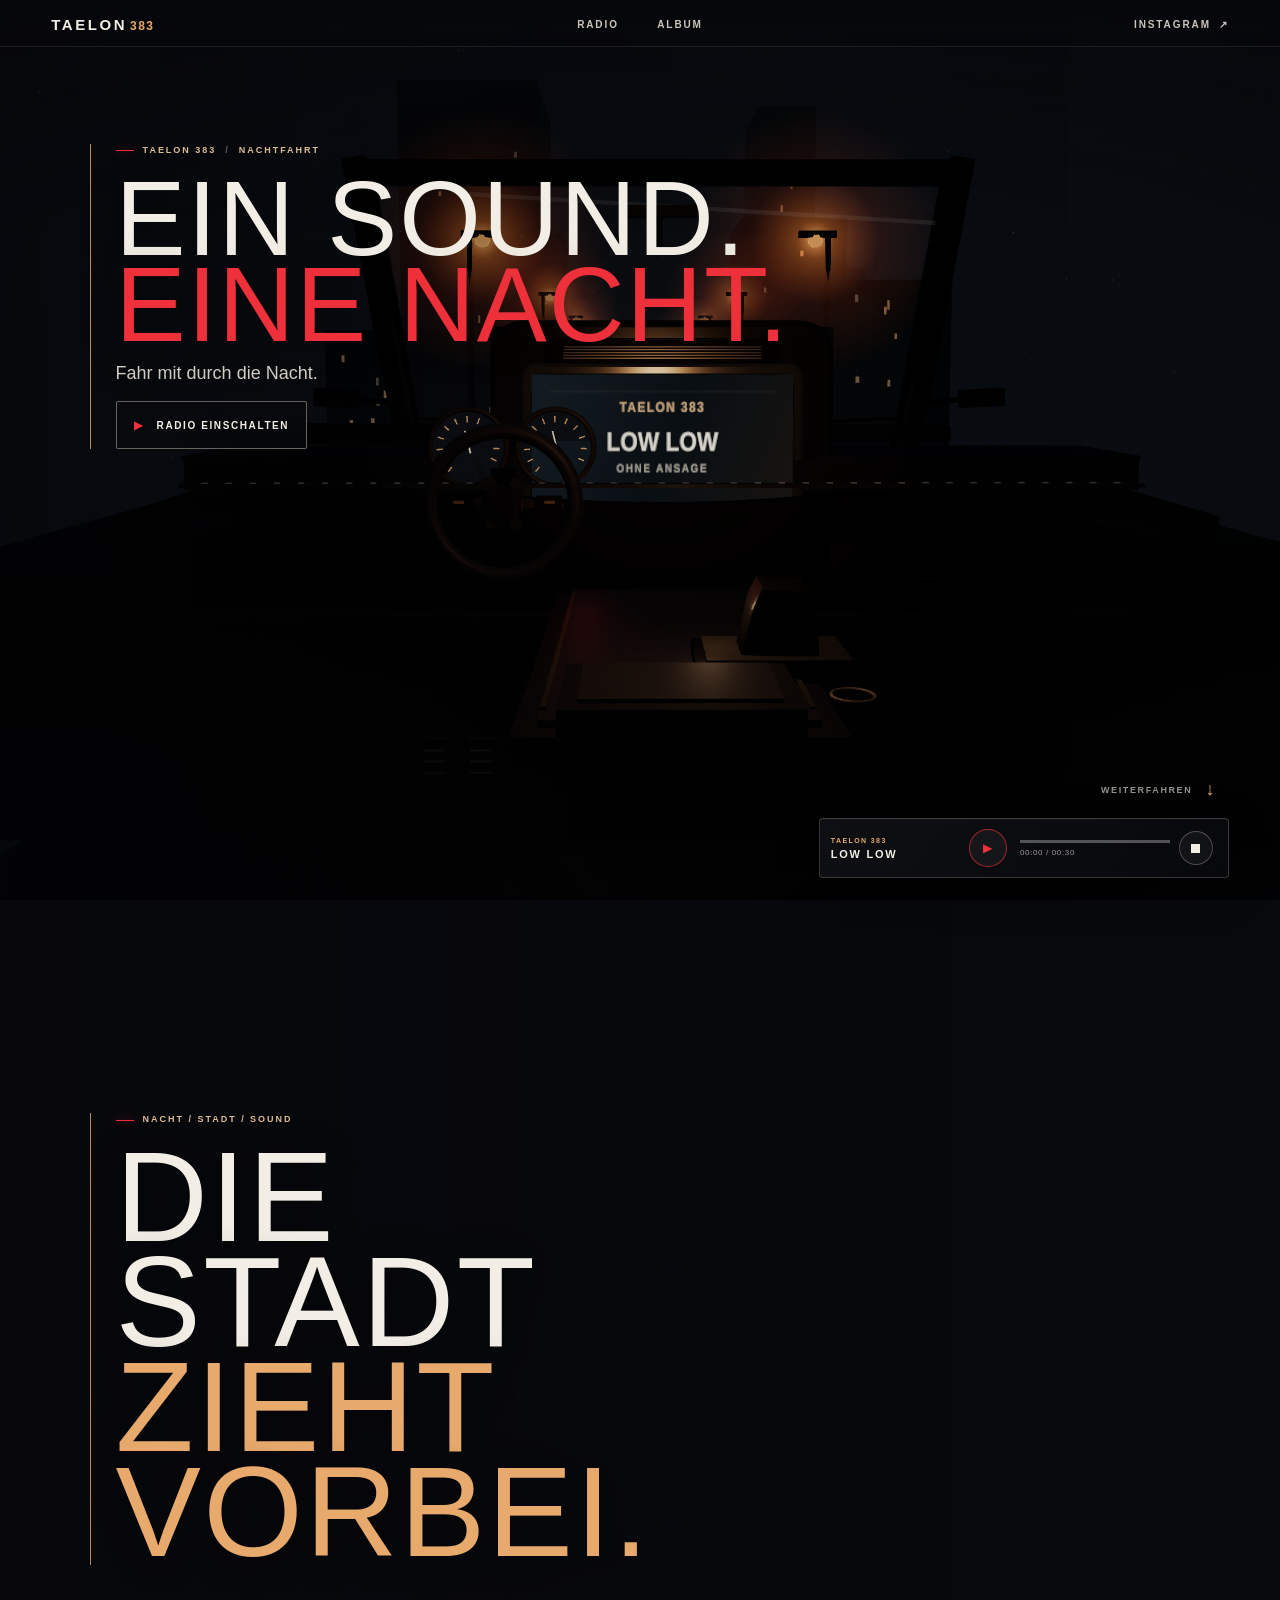
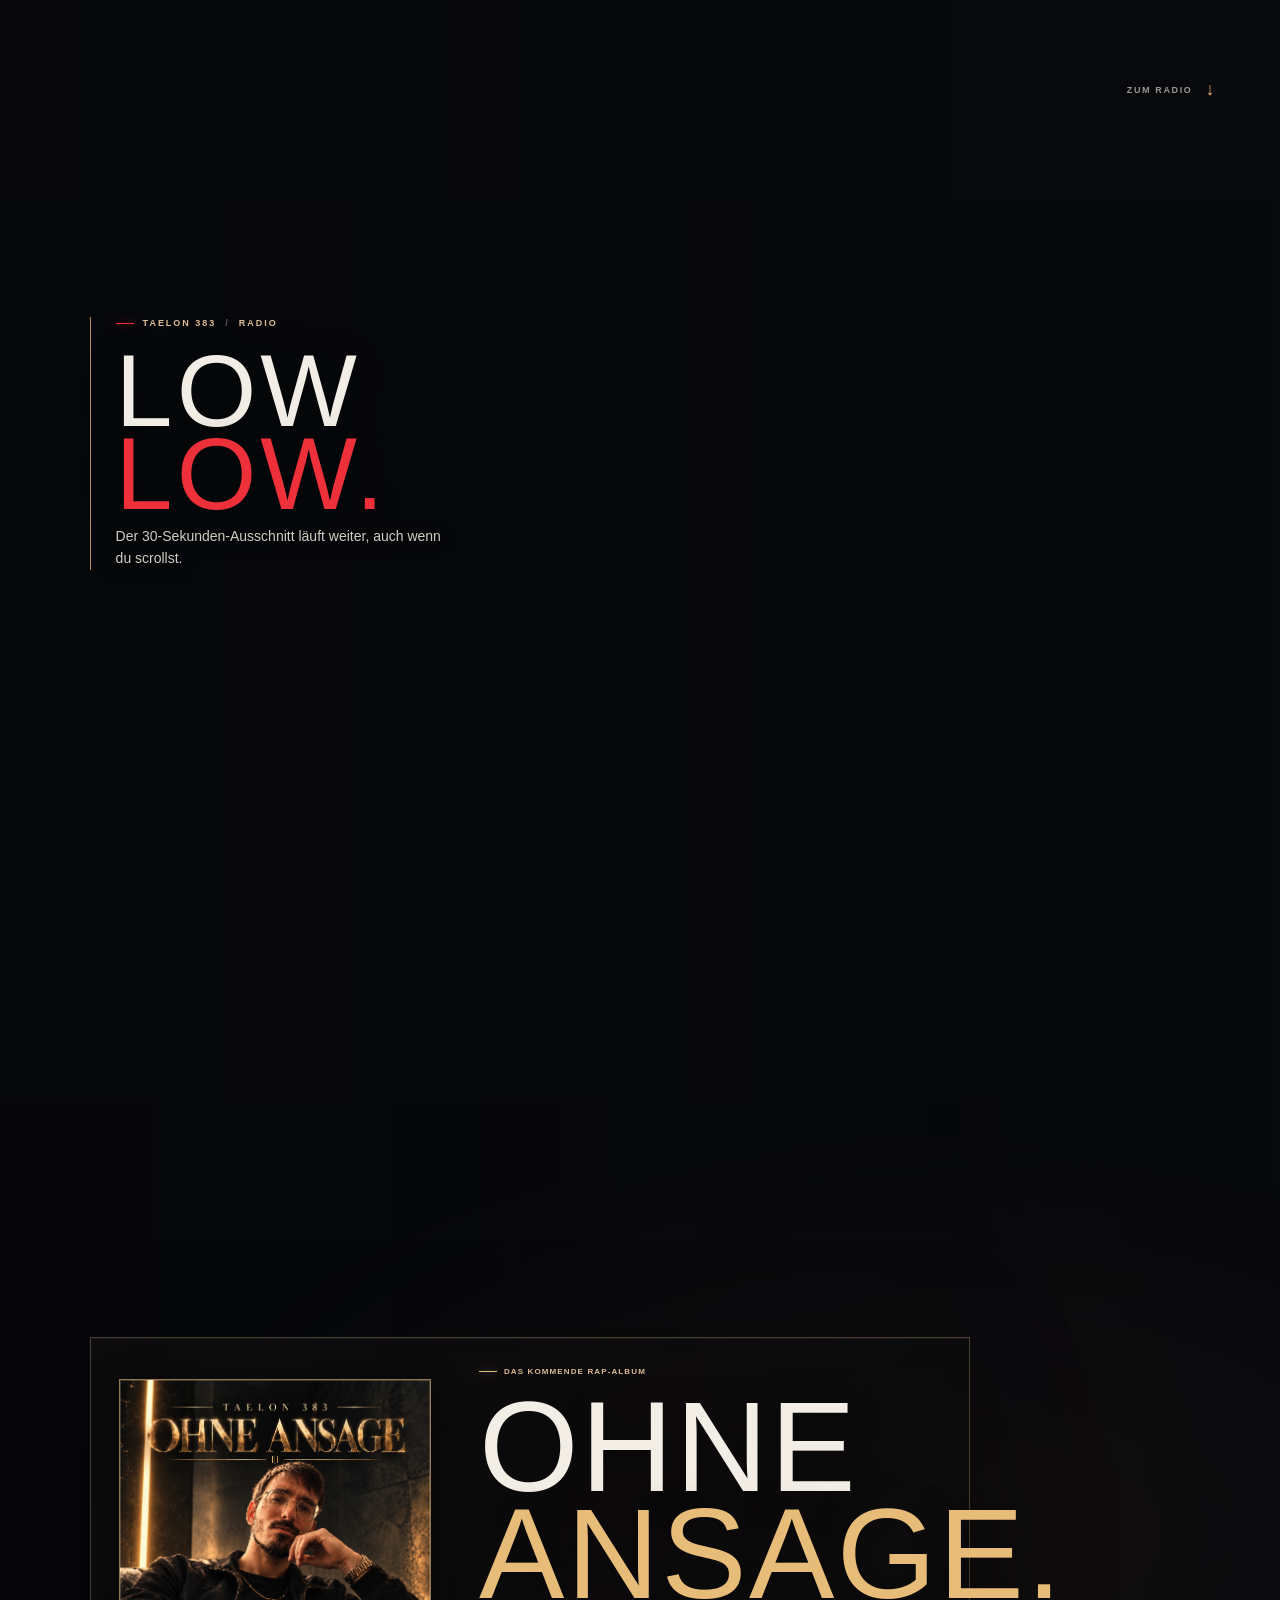
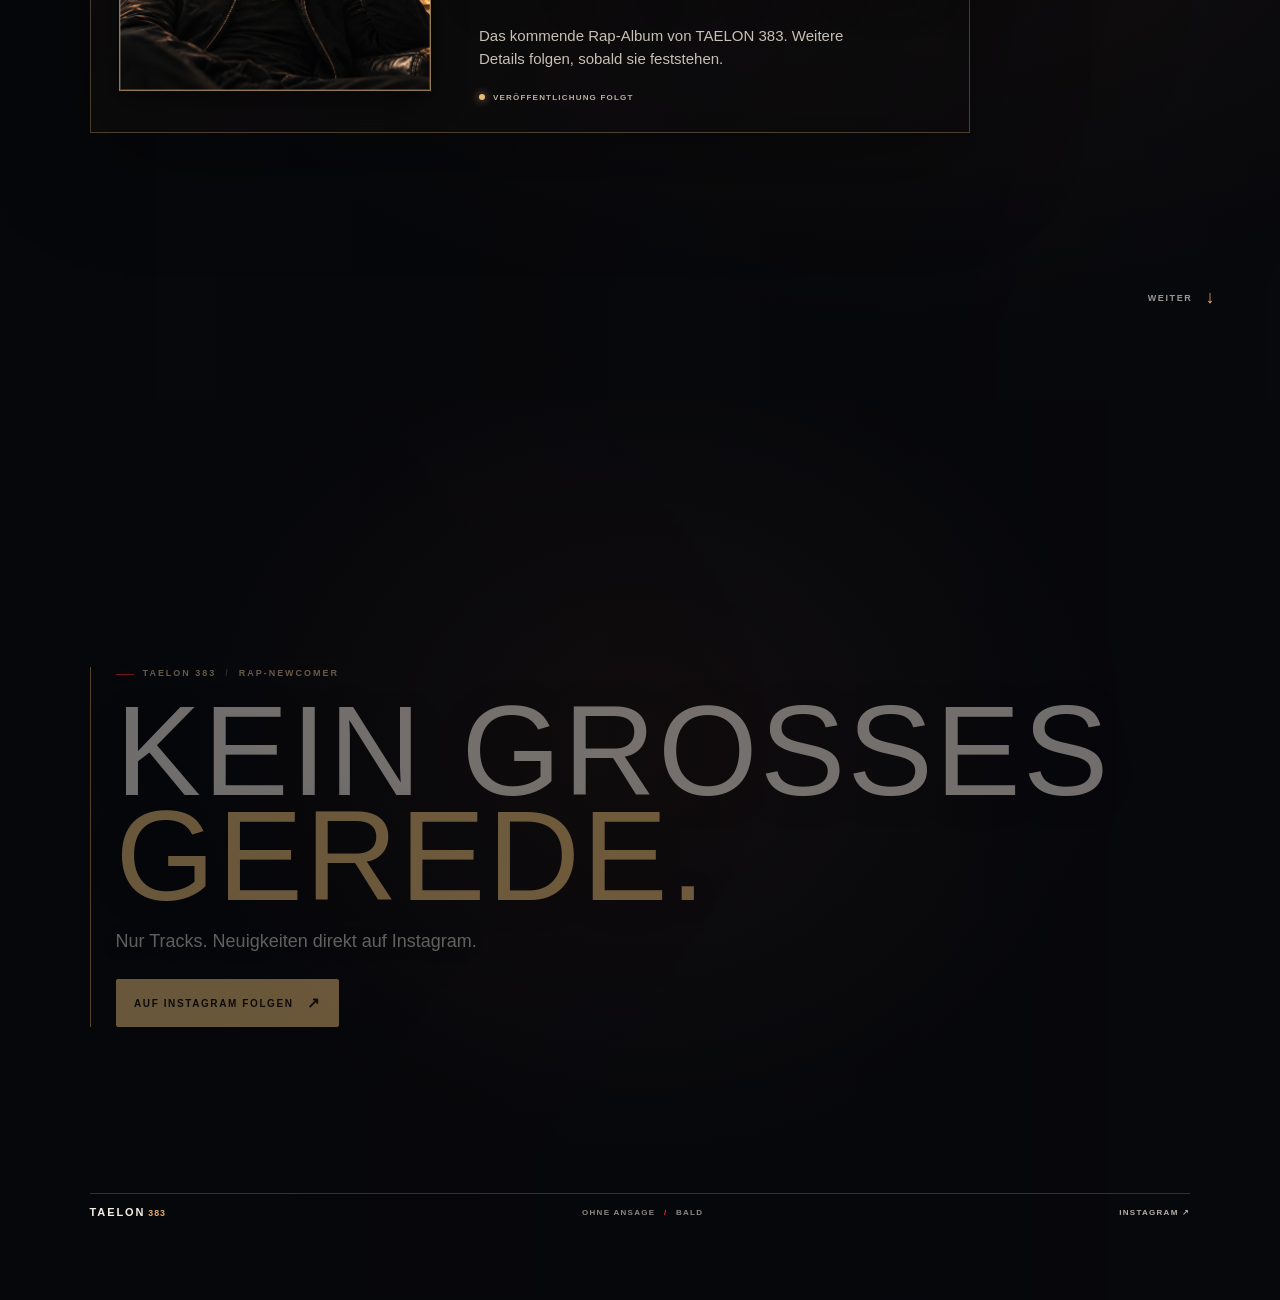
==== commit e211d819: "Improve mobile cockpit and scroll performance" ====
--- a/index.html
+++ b/index.html
@@ -58,6 +58,7 @@
           <p class="eyebrow"><span class="eyebrow-mark"></span> TAELON 383 <span class="slash">/</span> RADIO</p>
           <h2 id="radio-title">LOW <em>LOW.</em></h2>
           <p class="chapter-lead">Der 30-Sekunden-Ausschnitt läuft weiter, auch wenn du scrollst.</p>
+          <p class="sr-only">Im Autoradio-Display steht TAELON 383, LOW LOW und OHNE ANSAGE. Die feine Wellenform reagiert auf die Musik.</p>
         </div>
       </section>
 
--- a/styles.css
+++ b/styles.css
@@ -57,7 +57,7 @@
   z-index: 0;
   inset: 0;
   overflow: hidden;
-  background: radial-gradient(ellipse at 50% 42%, #20202a 0%, #0b0d12 42%, #06070a 100%);
+  background: #05070a;
   pointer-events: none;
 }
 #world-canvas { display: block; width: 100%; height: 100%; }
@@ -69,12 +69,12 @@
 }
 .world-vignette {
   background:
-    linear-gradient(180deg, rgba(4, 5, 8, .36), transparent 30%, transparent 50%, rgba(4, 5, 8, .54)),
-    radial-gradient(ellipse at 50% 46%, transparent 22%, rgba(3, 4, 6, .43) 100%);
+    linear-gradient(180deg, rgba(4, 5, 8, .34), transparent 26%, transparent 68%, rgba(3, 4, 6, .38)),
+    radial-gradient(ellipse at 50% 46%, transparent 30%, rgba(3, 4, 6, .34) 100%);
 }
 .world-grain {
-  opacity: .12;
-  background-image: repeating-linear-gradient(0deg, rgba(255,255,255,.08) 0, rgba(255,255,255,.08) 1px, transparent 1px, transparent 3px);
+  opacity: .025;
+  background-image: repeating-linear-gradient(0deg, rgba(255,255,255,.06) 0, rgba(255,255,255,.06) 1px, transparent 1px, transparent 5px);
   mix-blend-mode: soft-light;
 }
 .world-fallback .world-stage {
@@ -229,6 +229,9 @@
 .chapter-approach h2 { font-size: clamp(52px, 11vw, 112px); }
 .chapter-approach h2 em { color: var(--amber); }
 .chapter-copy-small { max-width: 620px; }
+.chapter-start { align-items: flex-start; padding-top: max(132px, 16svh); }
+.chapter-start .chapter-copy { max-width: 690px; }
+.chapter-start .chapter-lead { margin: 12px 0 14px; }
 .chapter-radio { align-items: flex-start; padding-top: max(102px, 13svh); }
 .chapter-radio::before { background: linear-gradient(90deg, rgba(4,5,8,.66), rgba(4,5,8,.22) 60%, transparent); }
 .chapter-copy-radio { max-width: 360px; }
@@ -245,6 +248,9 @@
 .chapter-album::before { background: radial-gradient(ellipse at 72% 48%, rgba(132,77,35,.16), transparent 60%), linear-gradient(90deg, rgba(6,7,9,.78), rgba(6,7,9,.3) 72%, transparent); }
 .album-card {
   display: grid;
+  opacity: 0;
+  transform: translateY(18px);
+  transition: opacity .75s ease, transform .75s cubic-bezier(.2,.7,.25,1);
   grid-template-columns: minmax(110px, 38vw) minmax(0, 1fr);
   align-items: center;
   gap: clamp(17px, 4vw, 48px);
@@ -255,6 +261,7 @@
   box-shadow: 0 24px 100px rgba(0,0,0,.34), inset 0 1px rgba(255,255,255,.05);
   backdrop-filter: blur(10px);
 }
+.chapter-album.is-active .album-card { opacity: 1; transform: translateY(0); }
 .album-art { position: relative; overflow: hidden; border: 1px solid rgba(231,187,120,.62); box-shadow: 0 8px 32px rgba(0,0,0,.48); }
 .album-art::after { position: absolute; inset: 0; border: 1px solid rgba(255,226,180,.2); content: ""; pointer-events: none; }
 .album-copy .eyebrow { gap: 7px; margin-bottom: 15px; font-size: 8px; letter-spacing: .14em; }
@@ -341,6 +348,8 @@
   .chapter::before { opacity: .48; }
   .chapter-copy { width: min(100%, 1120px); padding-left: 25px; }
   .chapter h1 { font-size: clamp(104px, 11.4vw, 162px); }
+  .chapter-start .chapter-copy { max-width: 1120px; }
+  .chapter-start h1 { font-size: clamp(88px, 8.2vw, 124px); }
   .chapter h2 { font-size: clamp(92px, 10vw, 142px); }
   .chapter-radio h2 { font-size: clamp(70px, 8vw, 112px); }
   .chapter-radio .chapter-lead { max-width: 370px; font-size: 14px; }
@@ -349,6 +358,10 @@
   .site-footer { bottom: calc(var(--dock-height) + 22px); }
   .audio-dock { right: clamp(24px, 4vw, 52px); bottom: 22px; width: 410px; transform: none; }
   .scroll-cue { bottom: calc(var(--dock-height) + 40px); }
+}
+
+@media (max-width: 719px) {
+  .chapter-start { padding-top: max(90px, 11svh); }
 }
 
 @media (max-width: 430px) {
@@ -361,6 +374,7 @@
   .chapter { padding-right: 20px; padding-left: 21px; }
   .chapter-copy { padding-left: 13px; }
   .chapter h1 { font-size: clamp(52px, 13vw, 72px); }
+  .chapter-start h1 { font-size: clamp(48px, 13vw, 72px); }
   .chapter-approach h2 { font-size: clamp(50px, 12.5vw, 68px); }
   .chapter-radio h2 { font-size: clamp(48px, 14vw, 60px); }
   .eyebrow { gap: 6px; font-size: 8px; letter-spacing: .16em; }
@@ -381,6 +395,11 @@
   .site-footer .wordmark { font-size: 9px; }
 }
 
+@media (max-width: 350px) {
+  .chapter-start .eyebrow { margin-bottom: 12px; }
+  .chapter-start h1 { font-size: 48px; }
+}
+
 @media (prefers-reduced-motion: reduce) {
   html { scroll-behavior: auto; }
   *, *::before, *::after { scroll-behavior: auto !important; animation-duration: .01ms !important; animation-iteration-count: 1 !important; transition-duration: .01ms !important; }
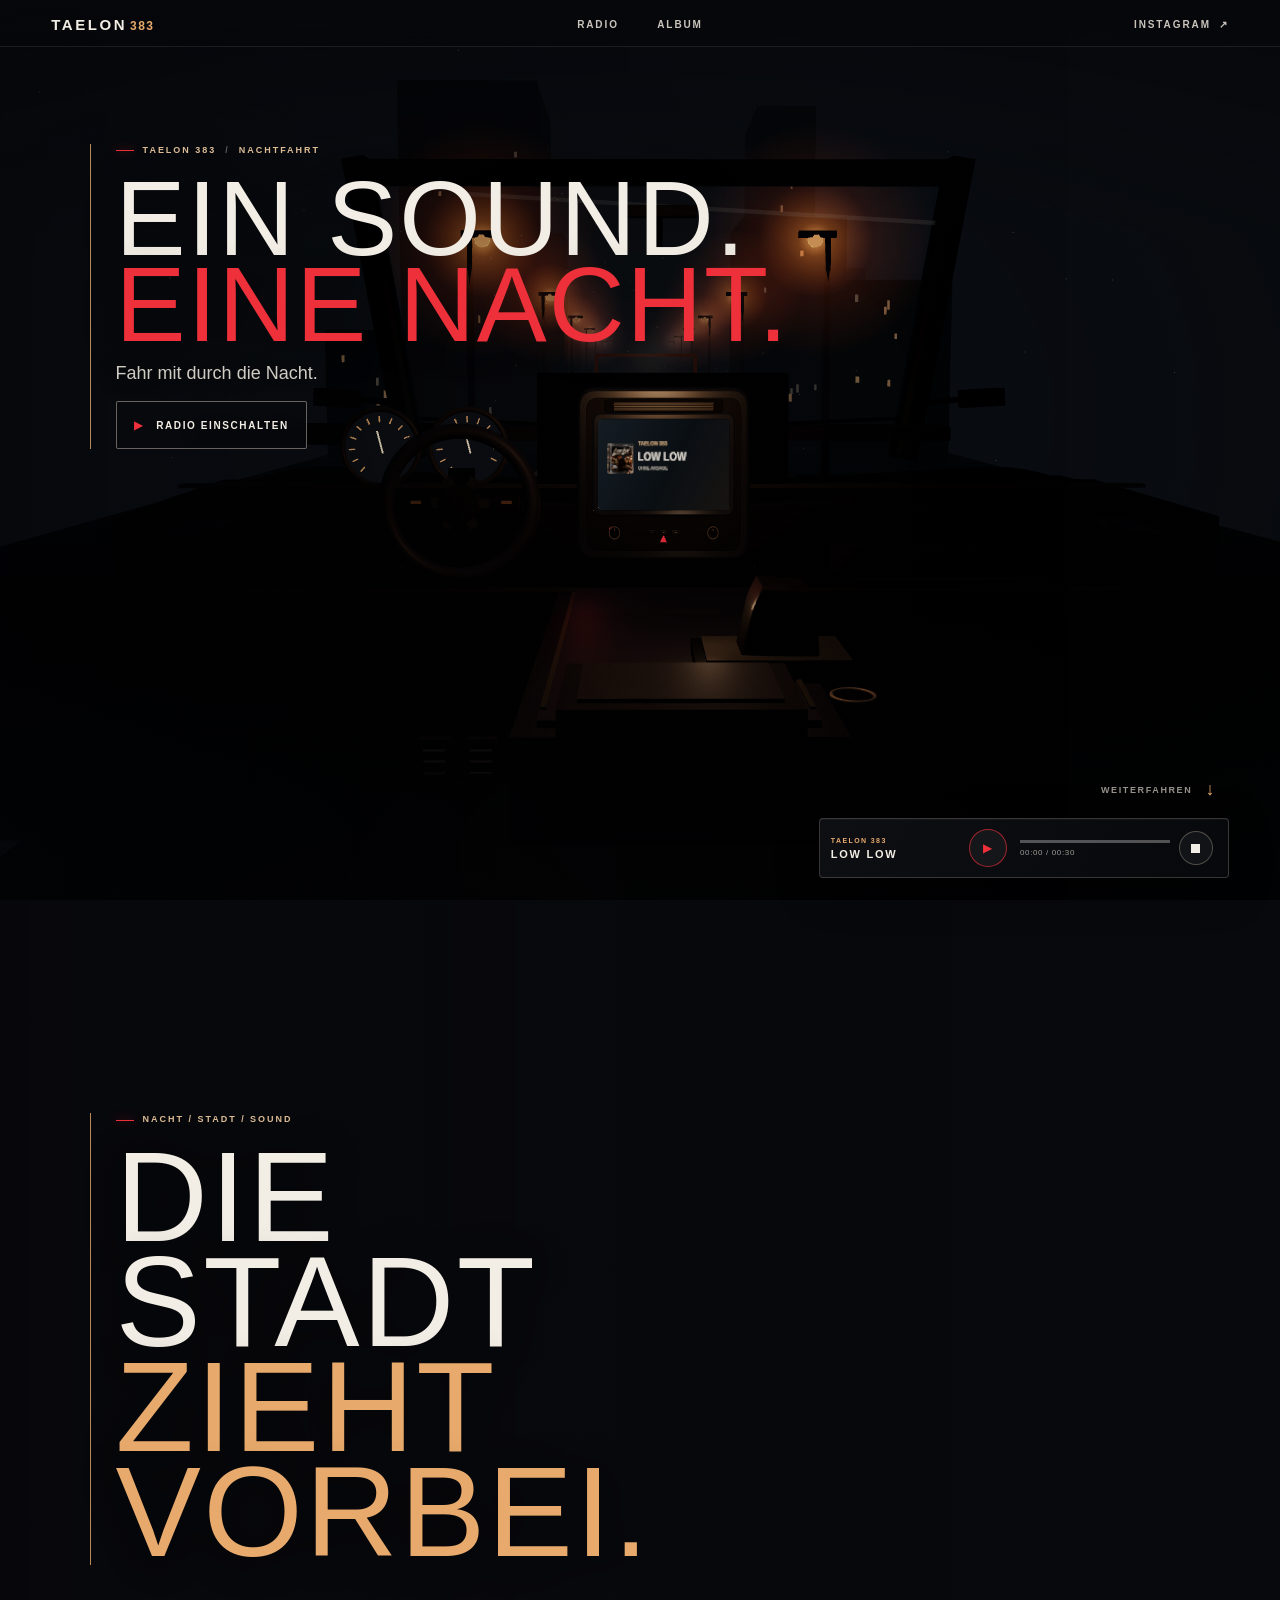
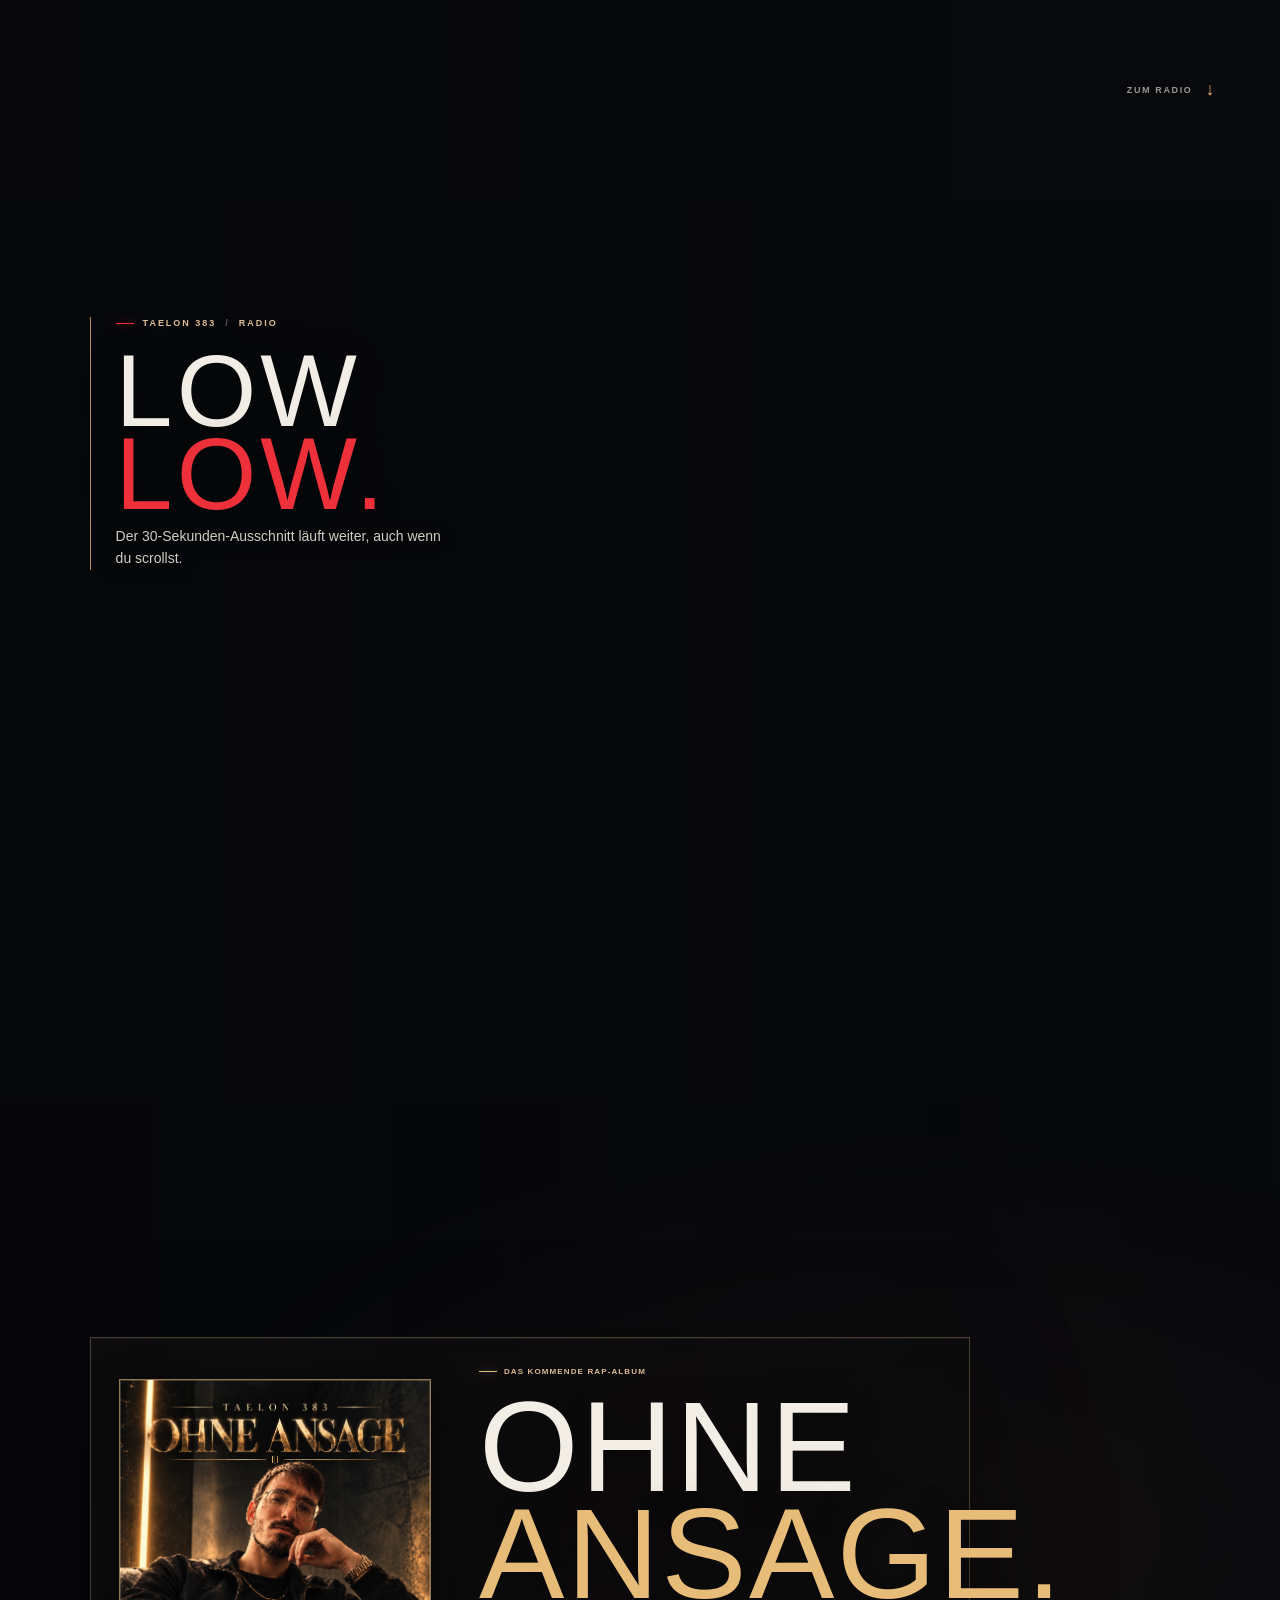
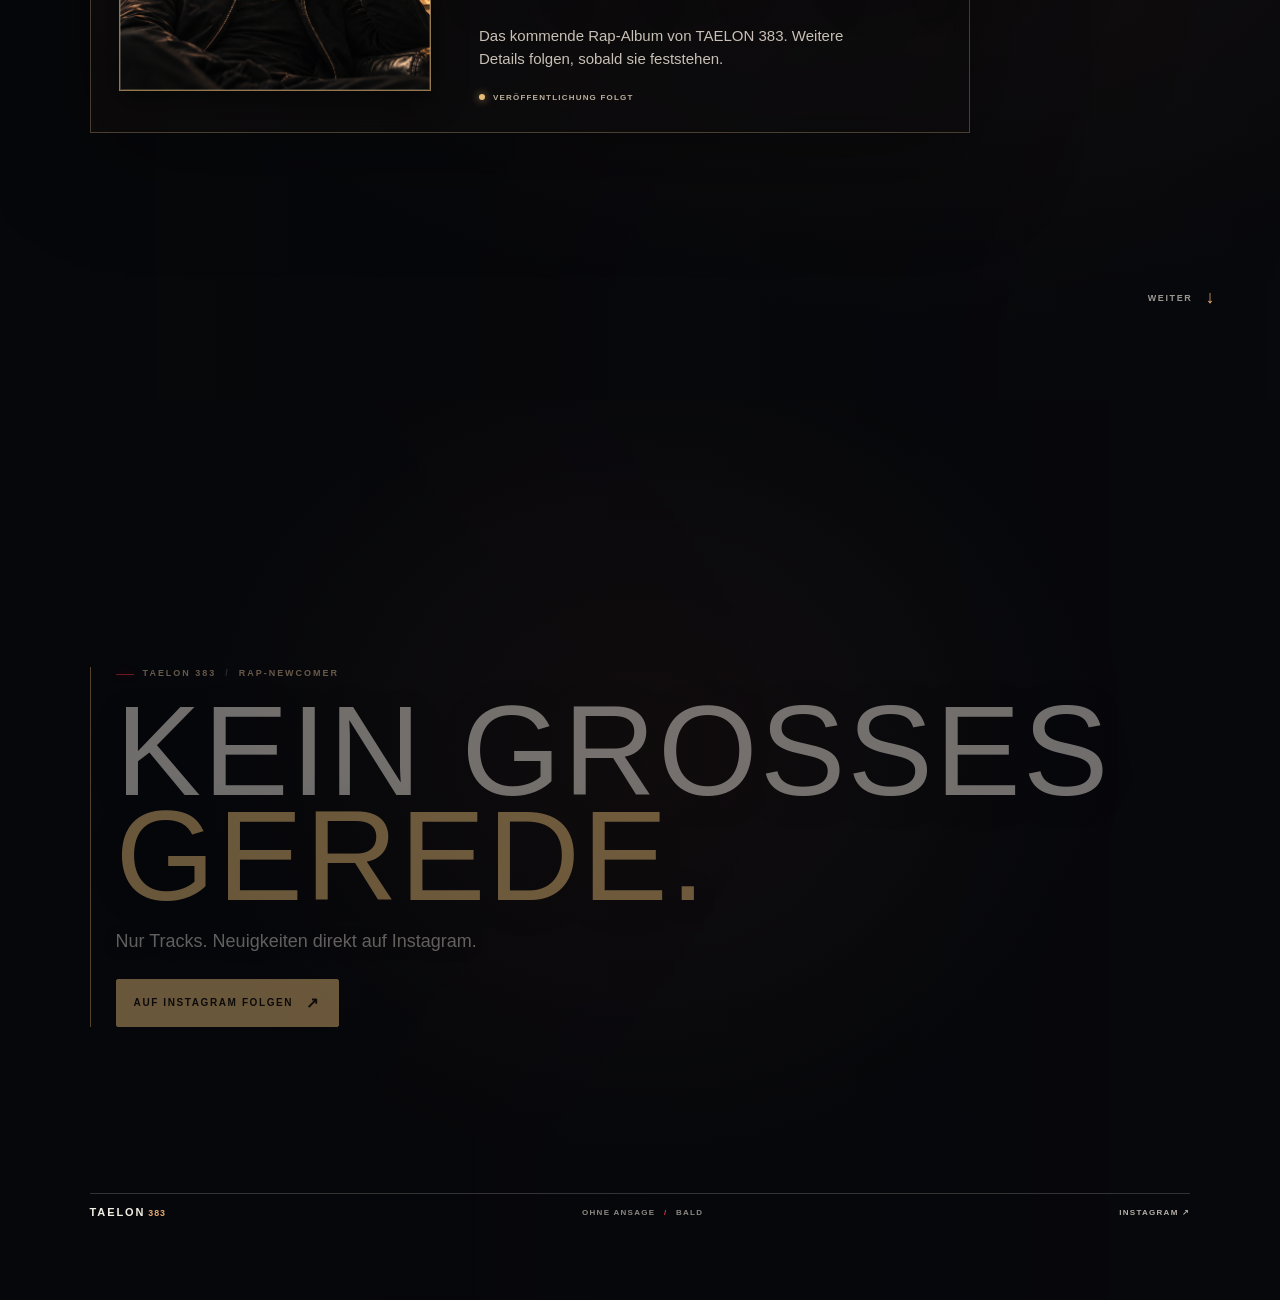
==== commit 45a5ce8c: "Refine mobile radio cockpit experience" ====
--- a/index.html
+++ b/index.html
@@ -8,8 +8,8 @@
     <title>TAELON 383 — Nachtfahrt</title>
     <link rel="icon" type="image/jpeg" href="assets/taelon-portrait.jpg">
     <link rel="modulepreload" href="vendor/three.module.js">
-    <link rel="stylesheet" href="styles.css">
-    <script type="module" src="js/experience.js?v=20261022-3"></script>
+    <link rel="stylesheet" href="styles.css?v=20261022-8">
+    <script type="module" src="js/experience.js?v=20261022-8"></script>
   </head>
   <body>
     <a class="skip-link" href="#inhalt">Zum Inhalt springen</a>
@@ -58,7 +58,7 @@
           <p class="eyebrow"><span class="eyebrow-mark"></span> TAELON 383 <span class="slash">/</span> RADIO</p>
           <h2 id="radio-title">LOW <em>LOW.</em></h2>
           <p class="chapter-lead">Der 30-Sekunden-Ausschnitt läuft weiter, auch wenn du scrollst.</p>
-          <p class="sr-only">Im Autoradio-Display steht TAELON 383, LOW LOW und OHNE ANSAGE. Die feine Wellenform reagiert auf die Musik.</p>
+          <p class="sr-only">Im Autoradio-Display steht TAELON 383, LOW LOW und OHNE ANSAGE. Ein kleines Cover sitzt links neben Interpret, Song und Albumtitel; die feine Wellenform reagiert auf die Musik.</p>
         </div>
       </section>
 
--- a/styles.css
+++ b/styles.css
@@ -237,7 +237,7 @@
 .chapter-copy-radio { max-width: 360px; }
 .chapter-radio h2 { font-size: clamp(48px, 11vw, 82px); letter-spacing: .04em; }
 .chapter-radio .chapter-lead { max-width: 320px; margin: 10px 0 0; font-size: 12px; }
-body.radio-focus .chapter-radio.is-active .chapter-copy-radio { transform: translateY(-12px); opacity: 0; pointer-events: none; }
+body.radio-focus .chapter-radio .chapter-copy-radio { transform: translateY(-12px); opacity: 0; pointer-events: none; }
 
 .chapter-album {
   min-height: 110svh;
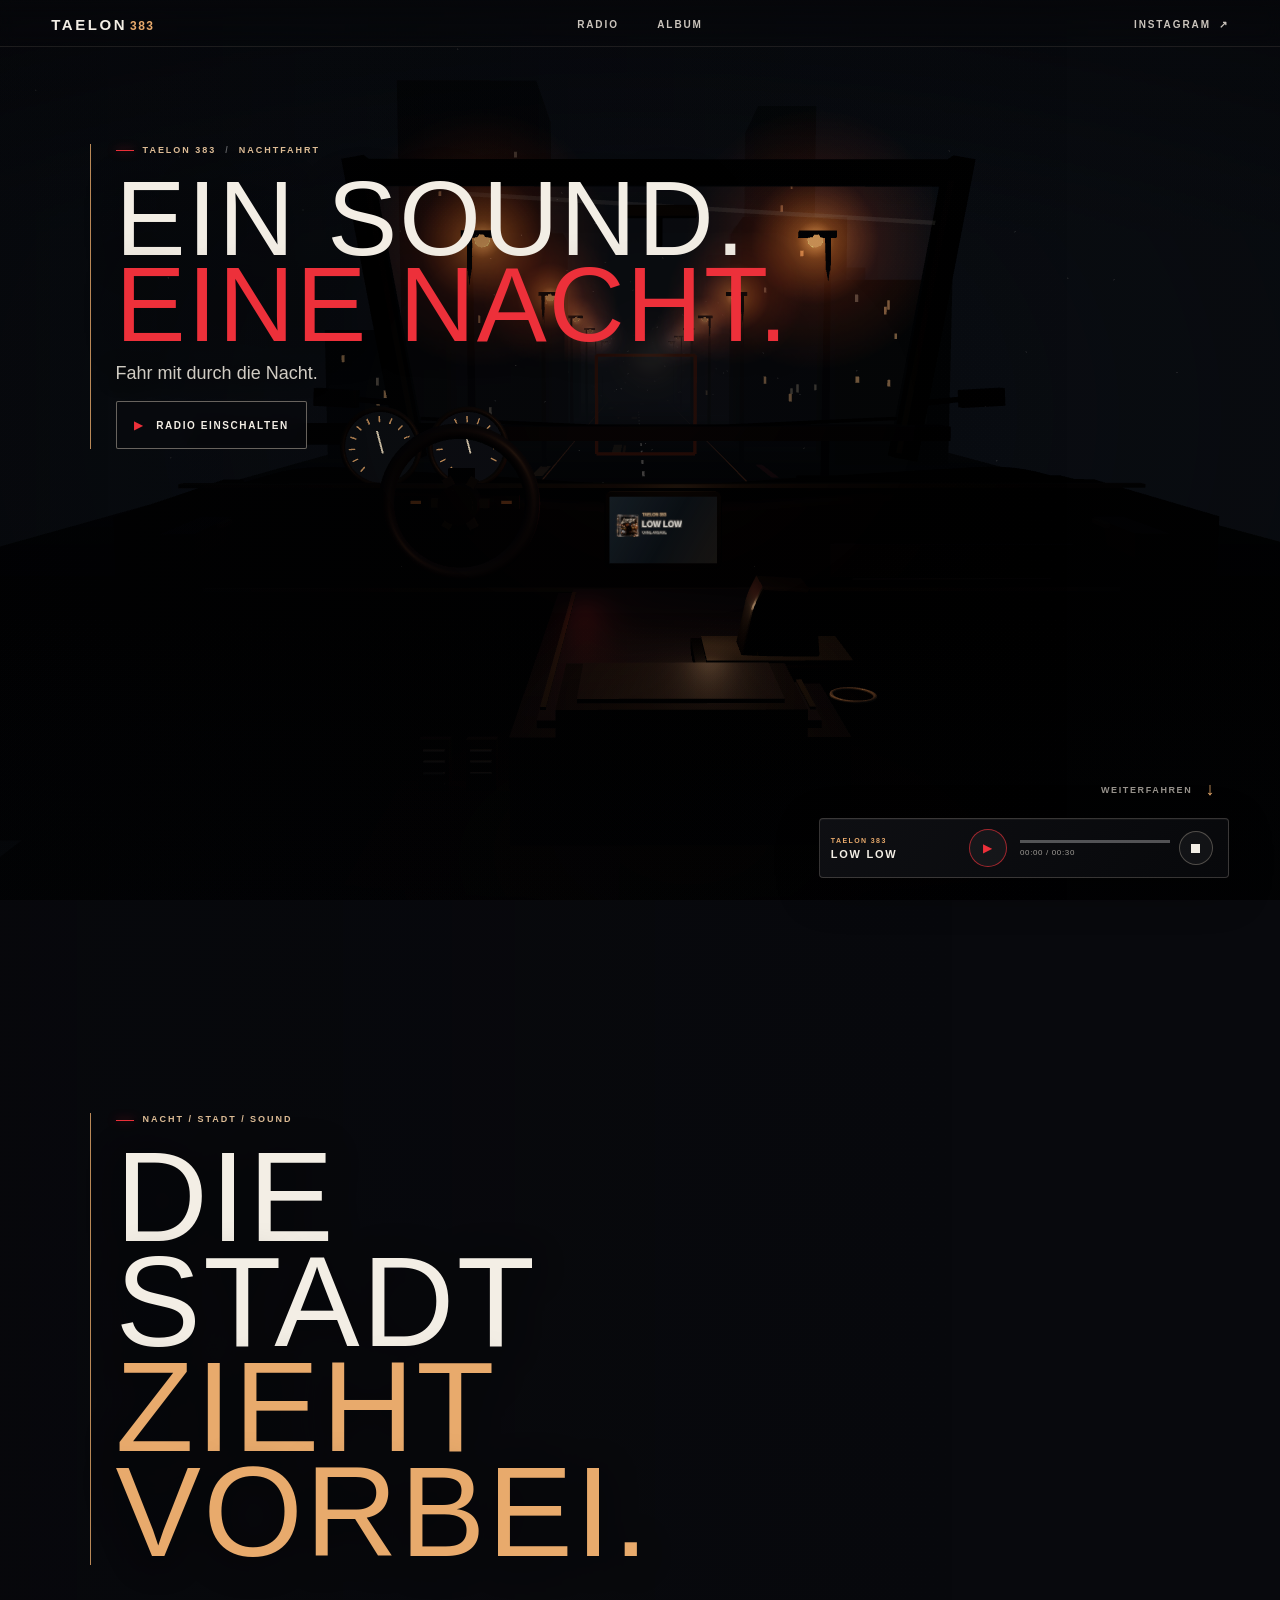
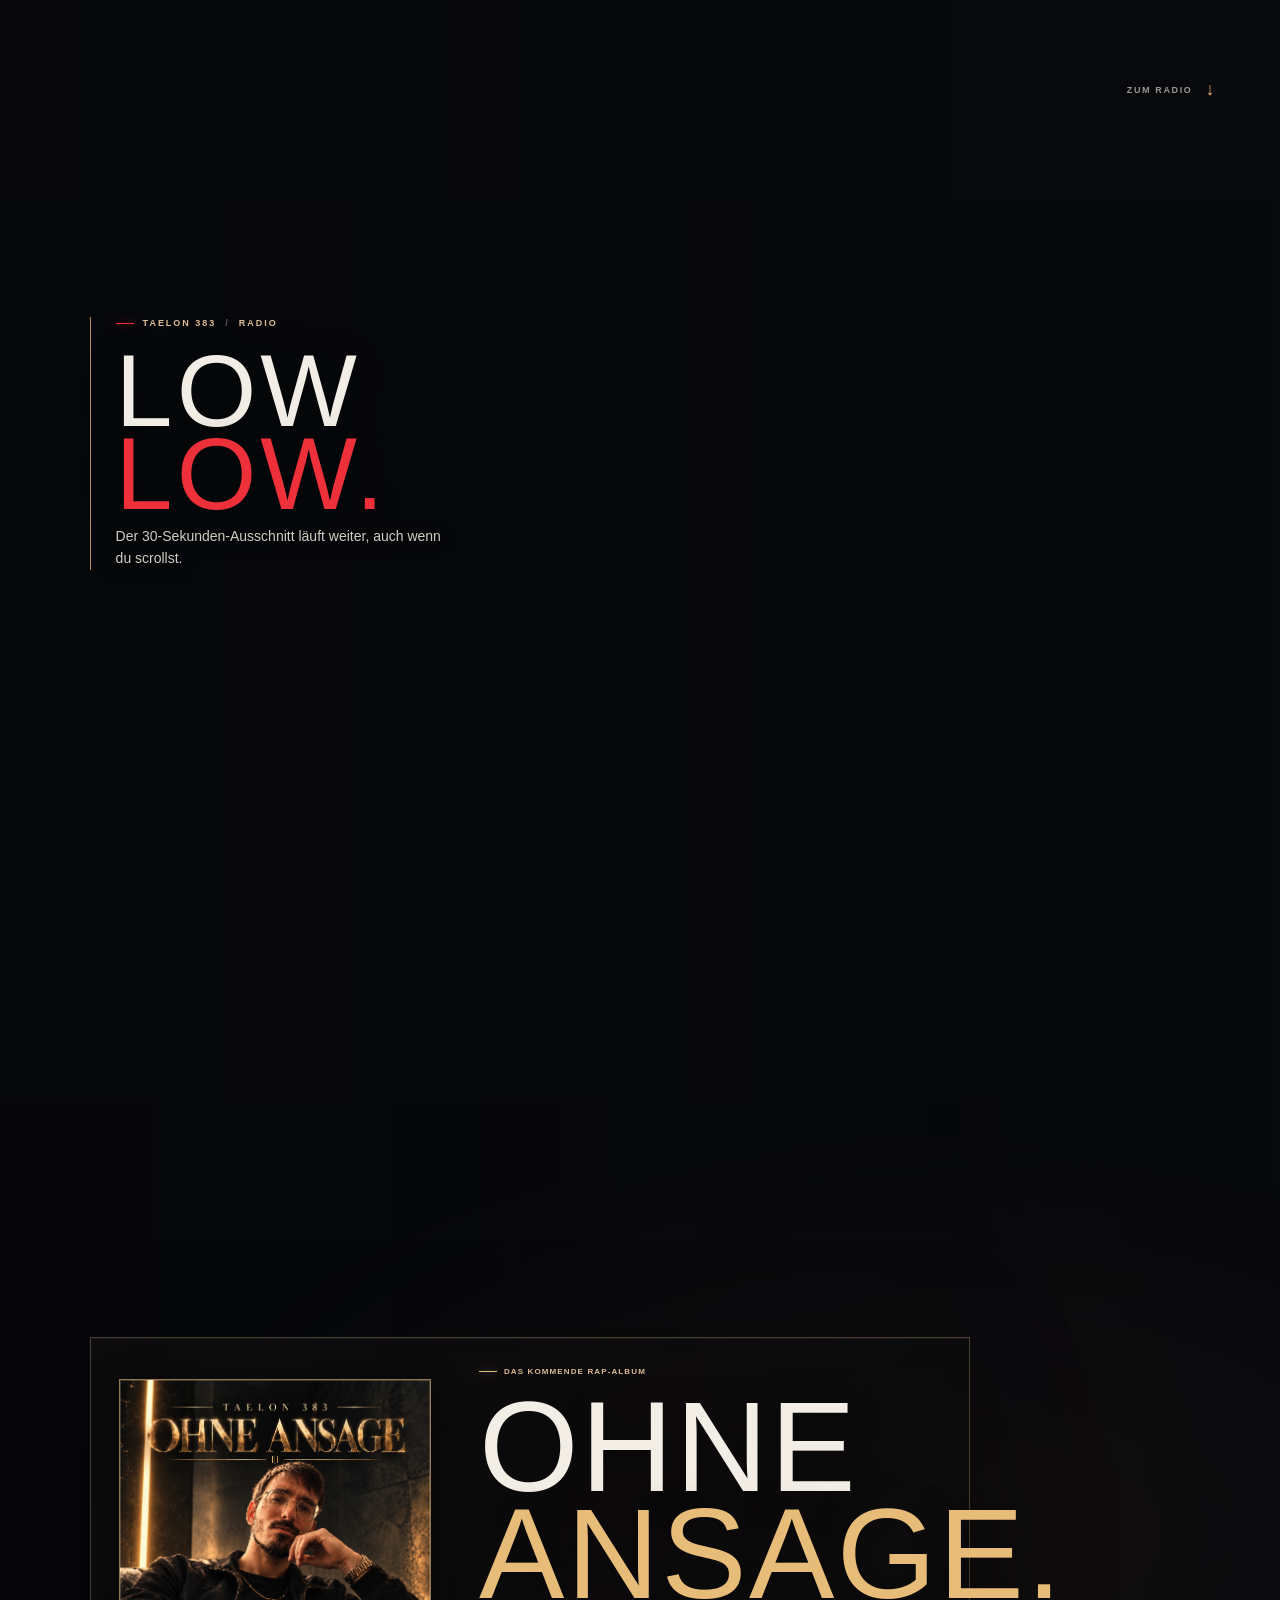
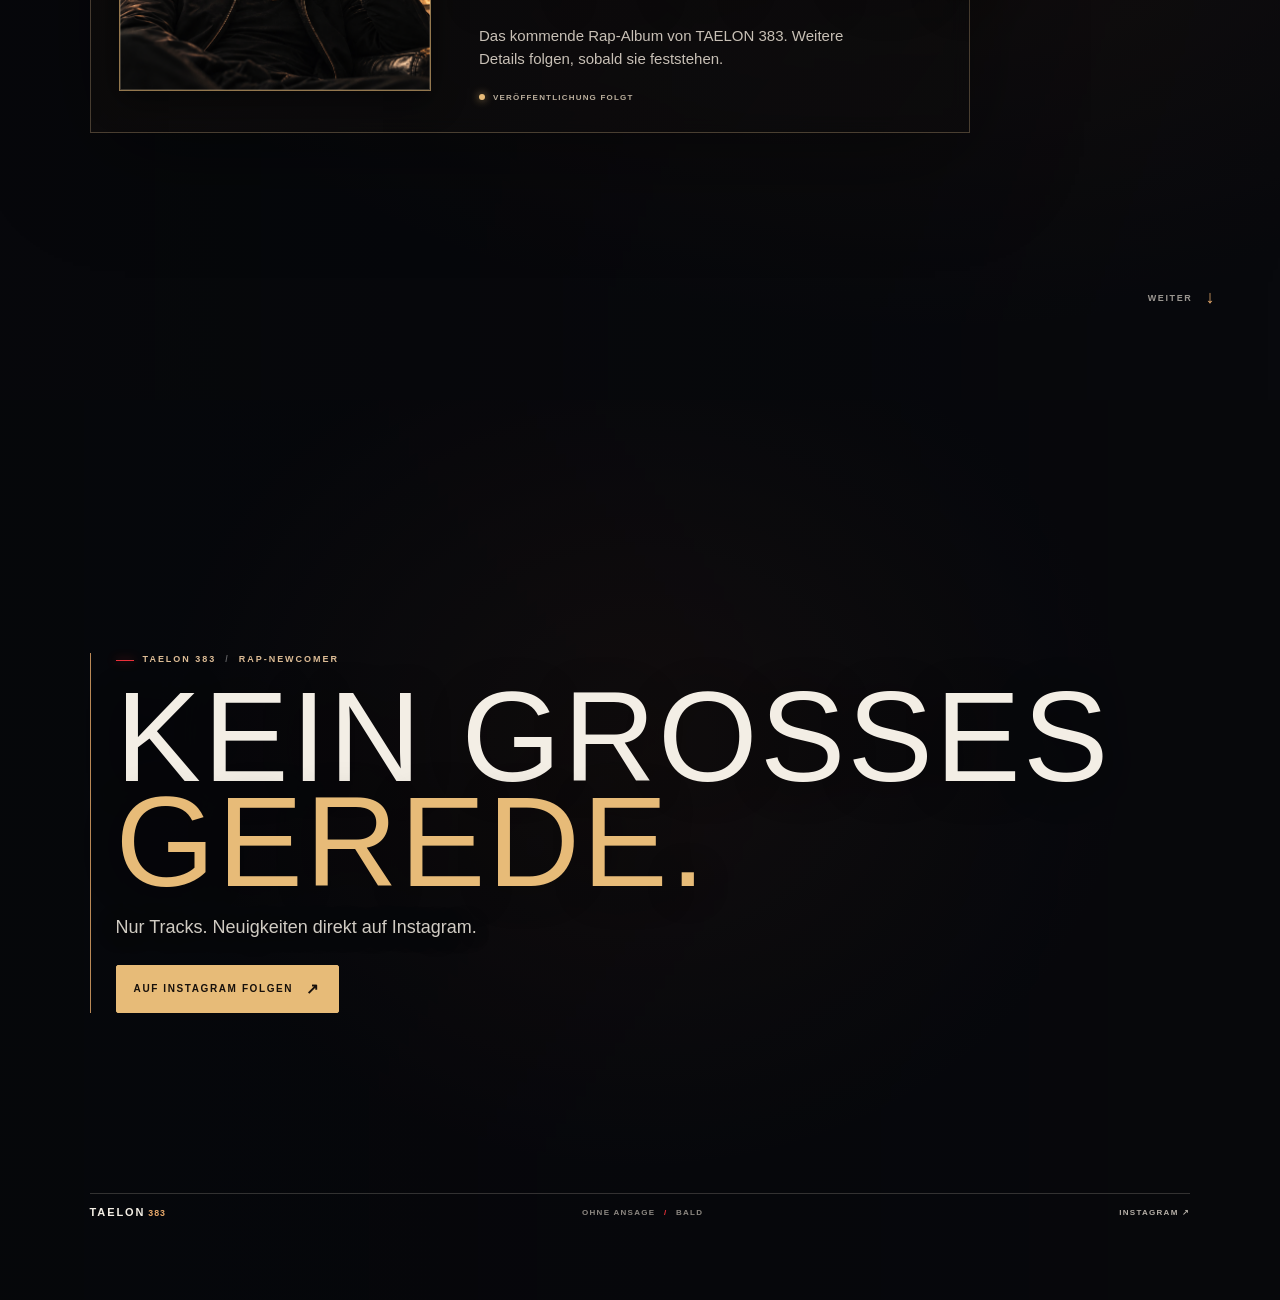
==== commit 2cb0851e: "Modernize integrated radio display" ====
--- a/index.html
+++ b/index.html
@@ -8,8 +8,8 @@
     <title>TAELON 383 — Nachtfahrt</title>
     <link rel="icon" type="image/jpeg" href="assets/taelon-portrait.jpg">
     <link rel="modulepreload" href="vendor/three.module.js">
-    <link rel="stylesheet" href="styles.css?v=20261022-8">
-    <script type="module" src="js/experience.js?v=20261022-8"></script>
+    <link rel="stylesheet" href="styles.css?v=20261022-10">
+    <script type="module" src="js/experience.js?v=20261022-10"></script>
   </head>
   <body>
     <a class="skip-link" href="#inhalt">Zum Inhalt springen</a>
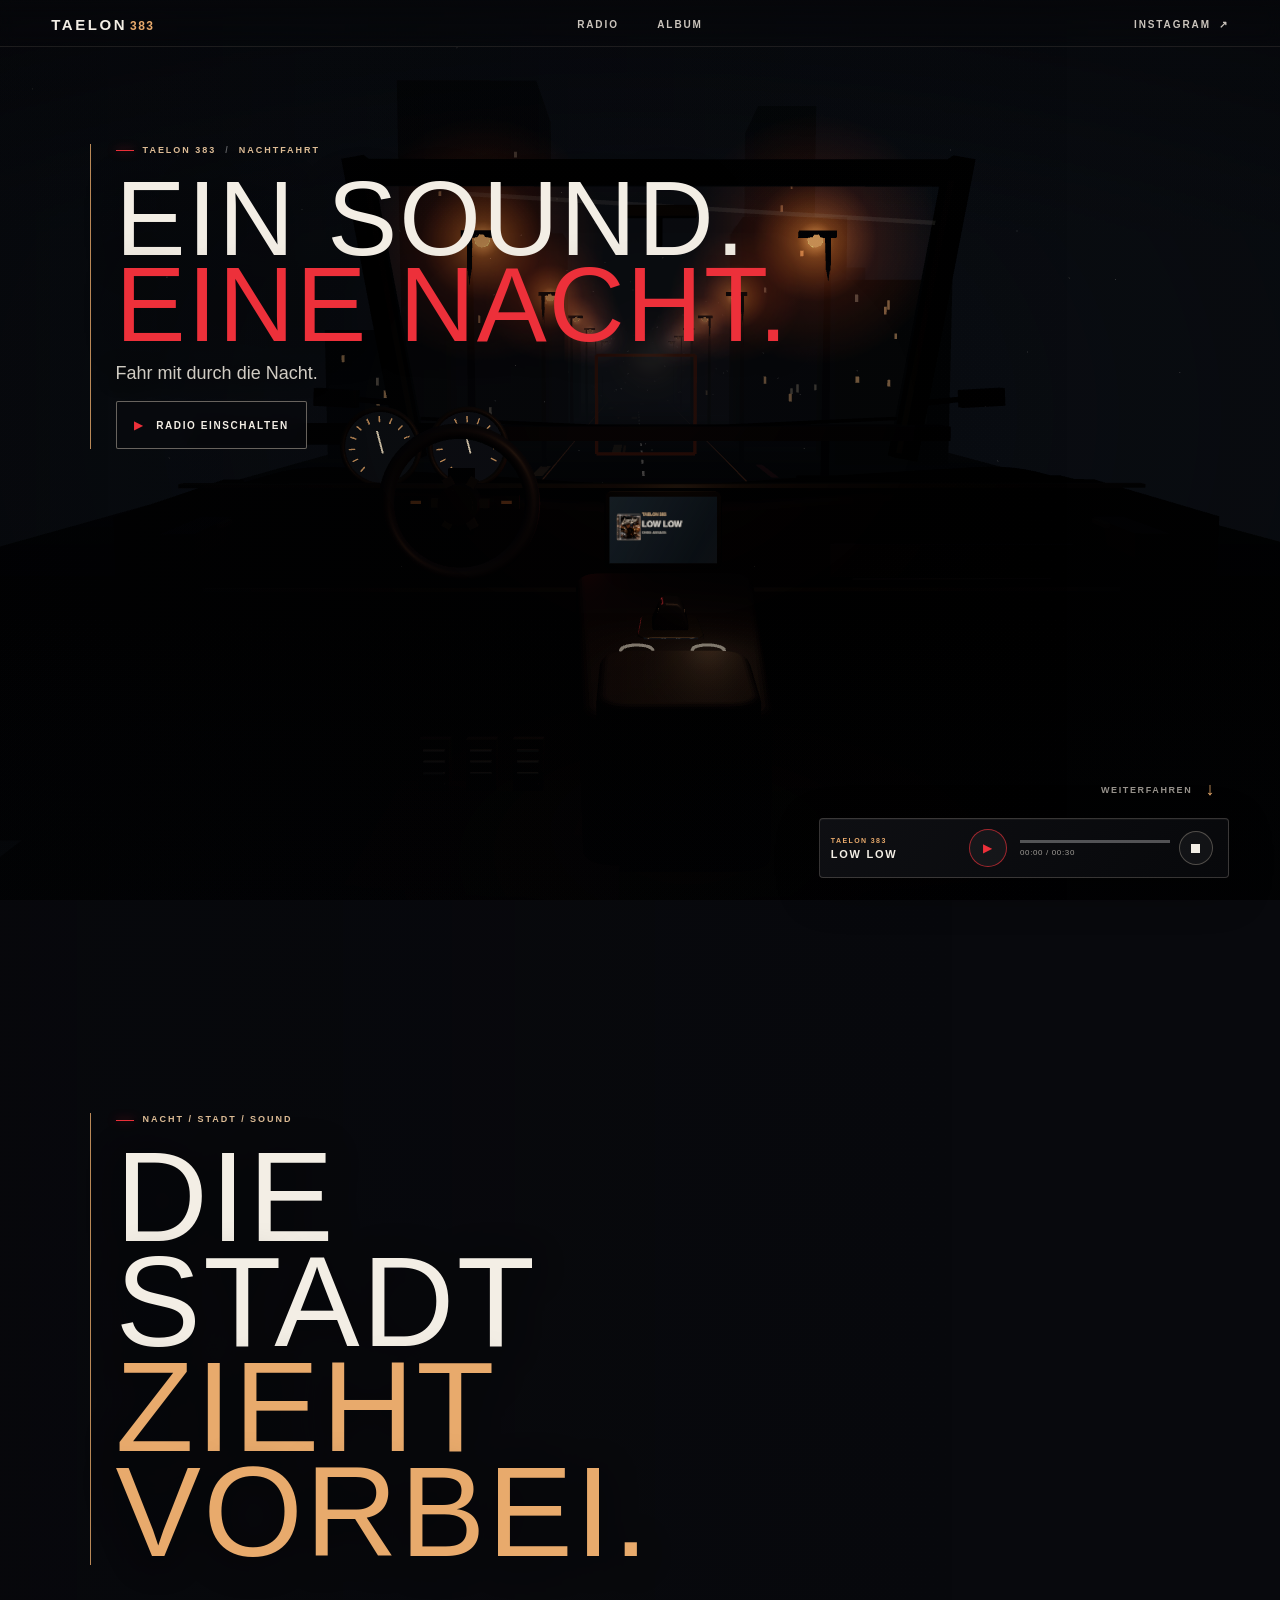
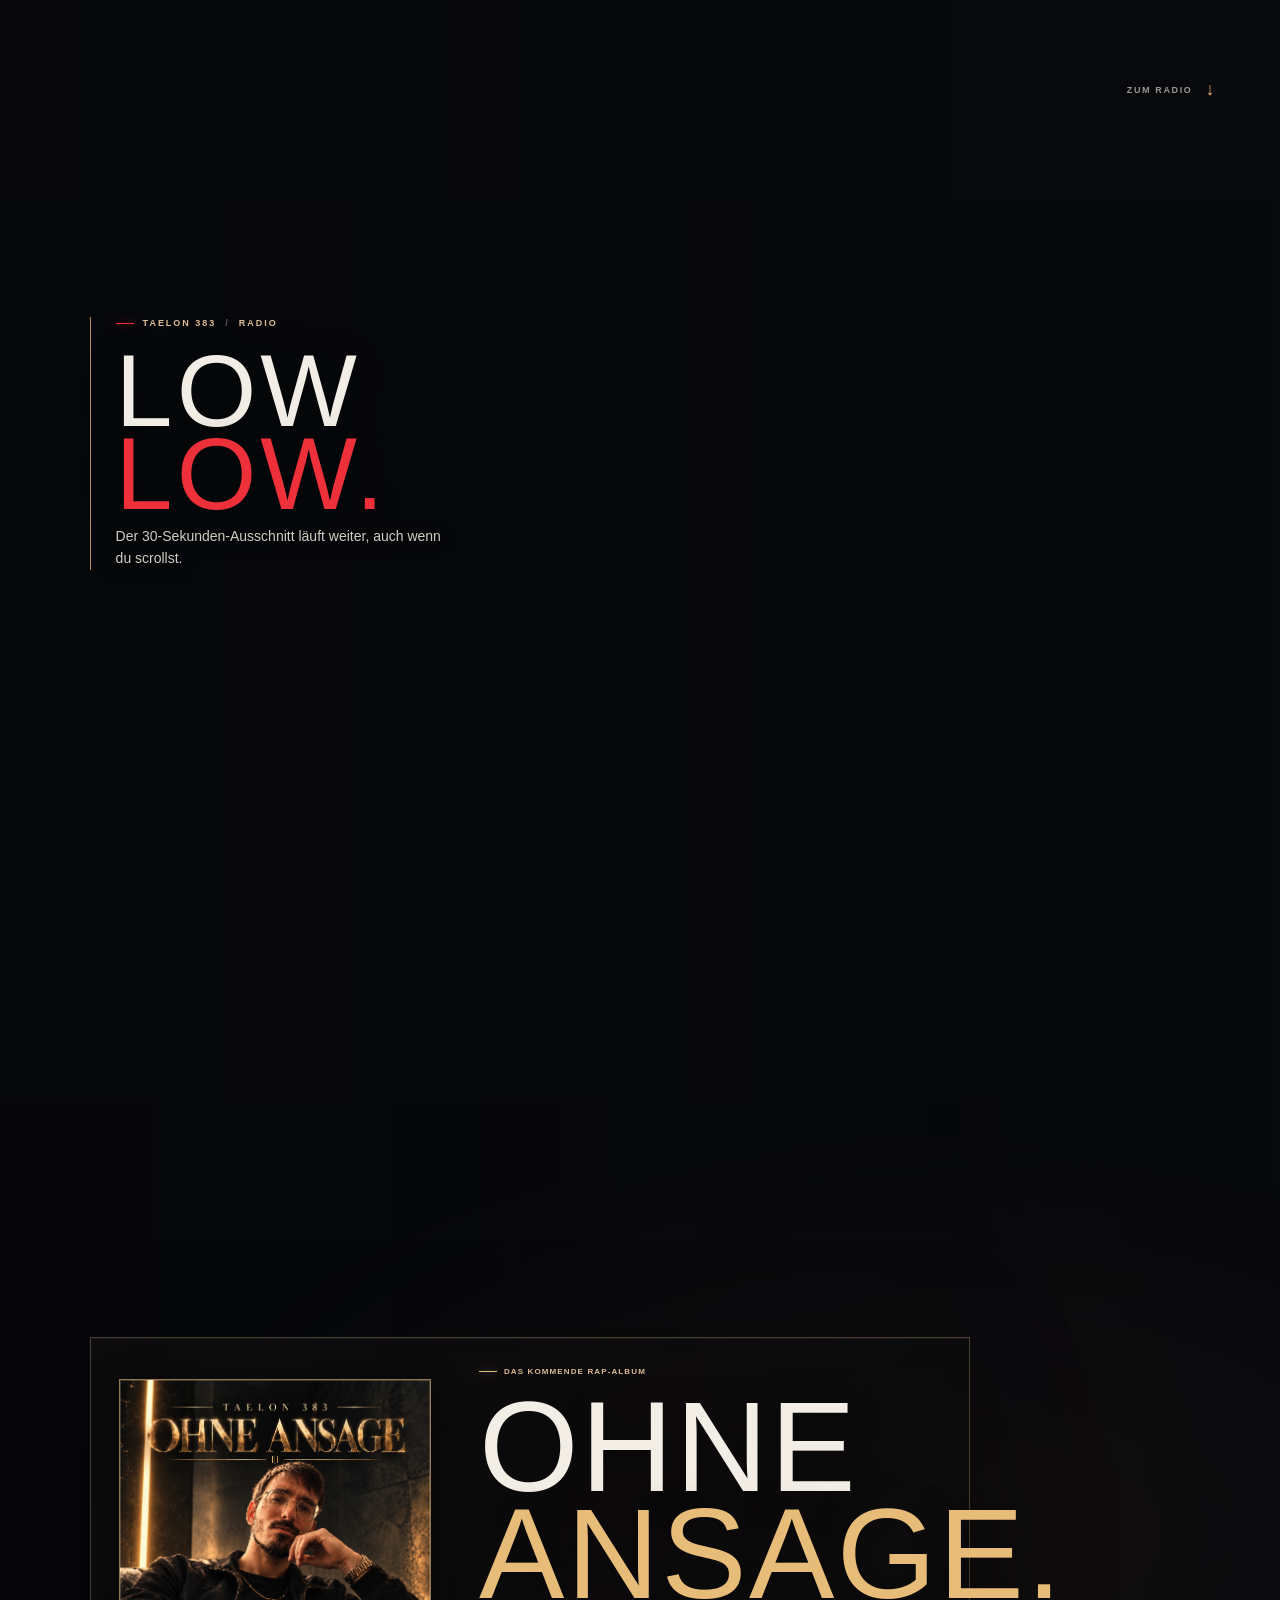
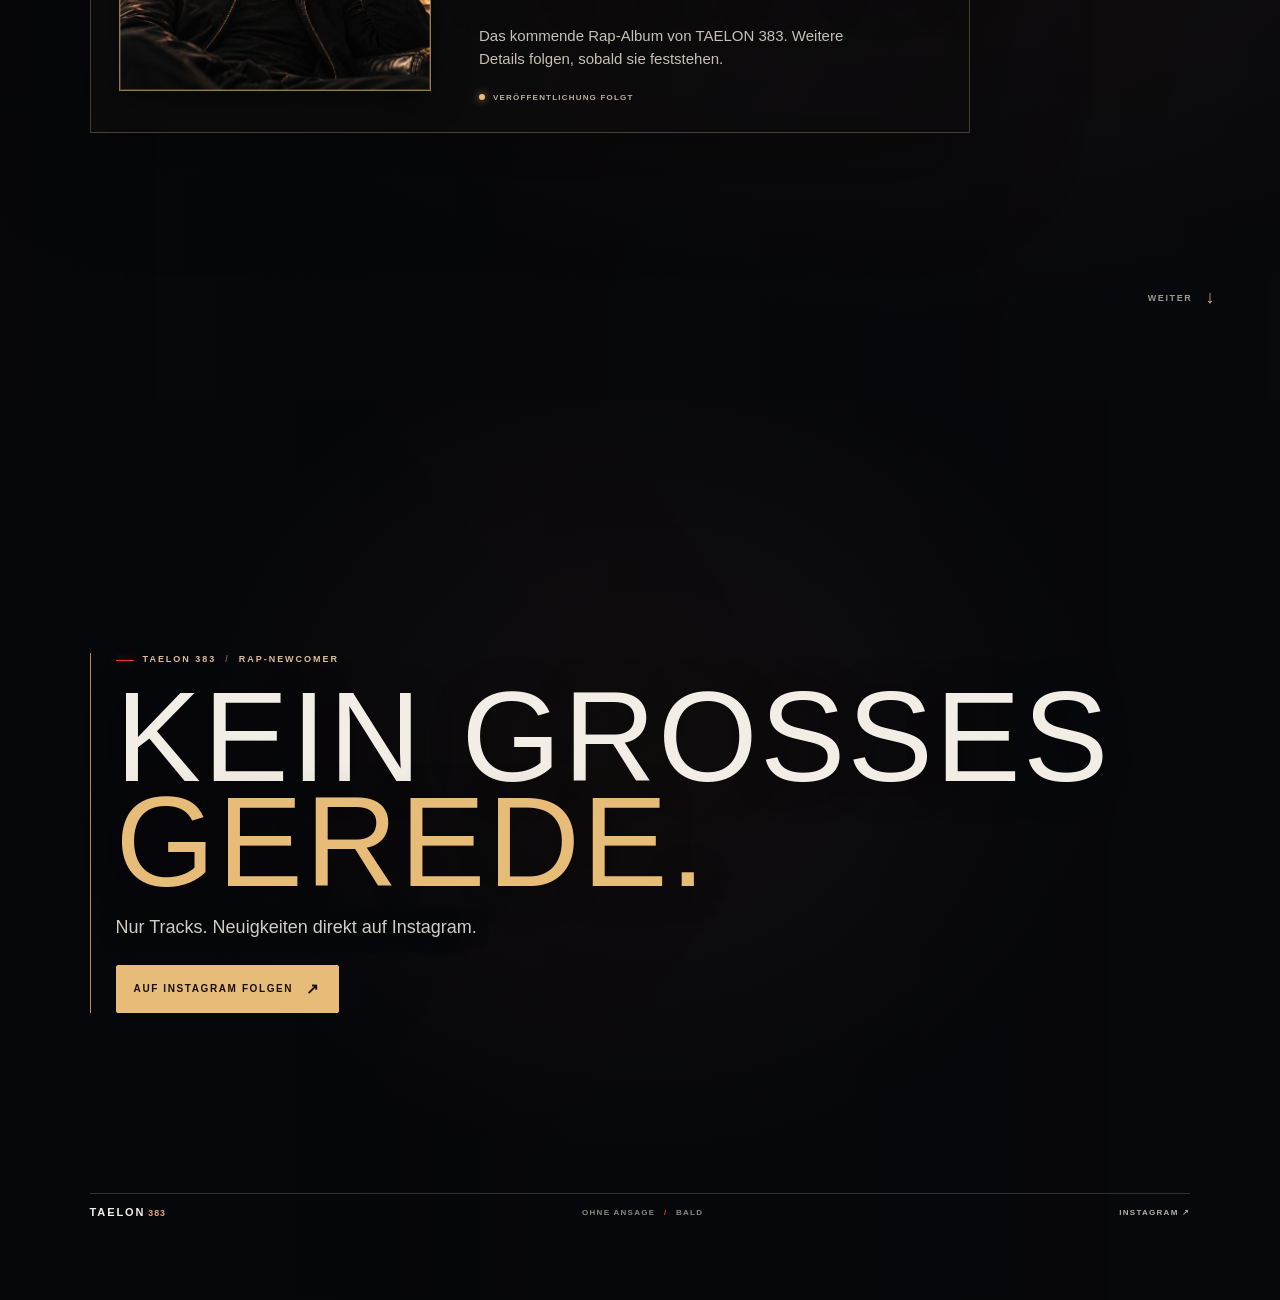
==== commit 2fc6f207: "Refine center console and radio artwork" ====
--- a/index.html
+++ b/index.html
@@ -9,7 +9,7 @@
     <link rel="icon" type="image/jpeg" href="assets/taelon-portrait.jpg">
     <link rel="modulepreload" href="vendor/three.module.js">
     <link rel="stylesheet" href="styles.css?v=20261022-10">
-    <script type="module" src="js/experience.js?v=20261022-10"></script>
+    <script type="module" src="js/experience.js?v=20261022-11"></script>
   </head>
   <body>
     <a class="skip-link" href="#inhalt">Zum Inhalt springen</a>
